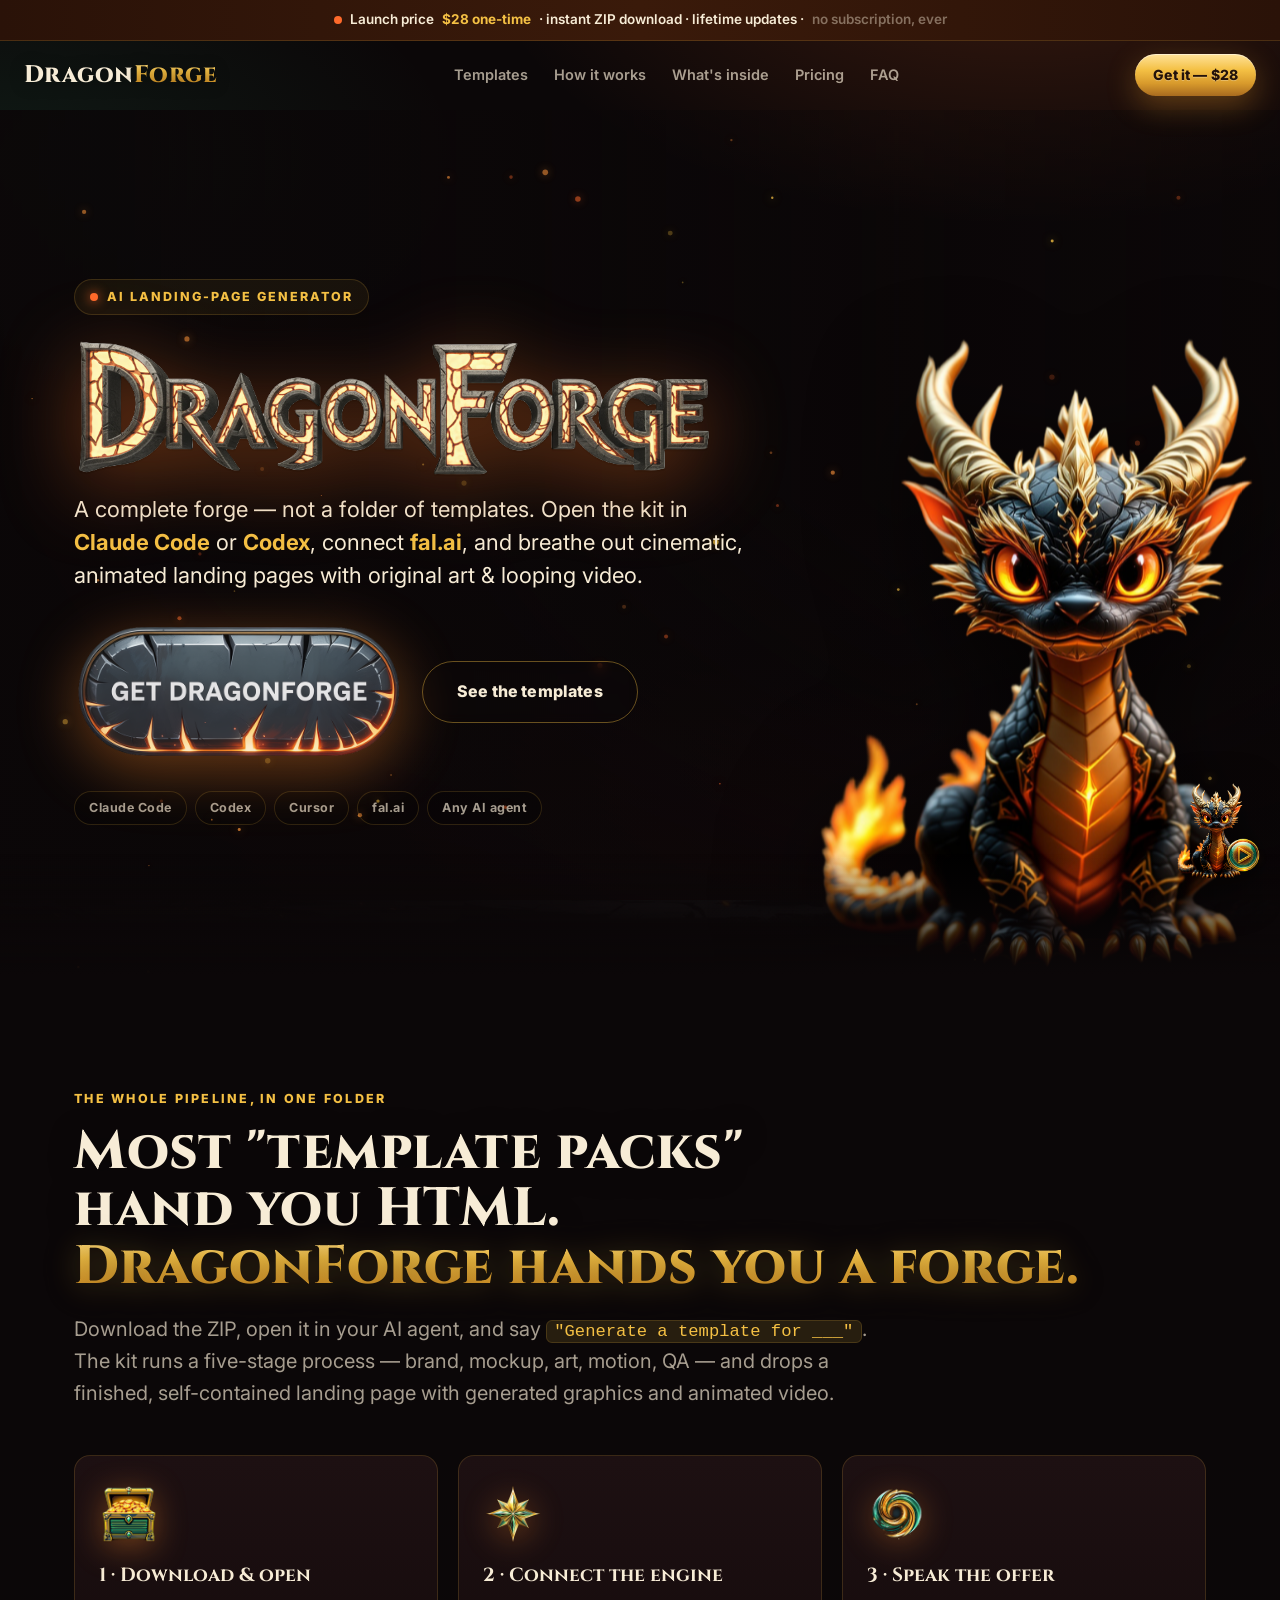
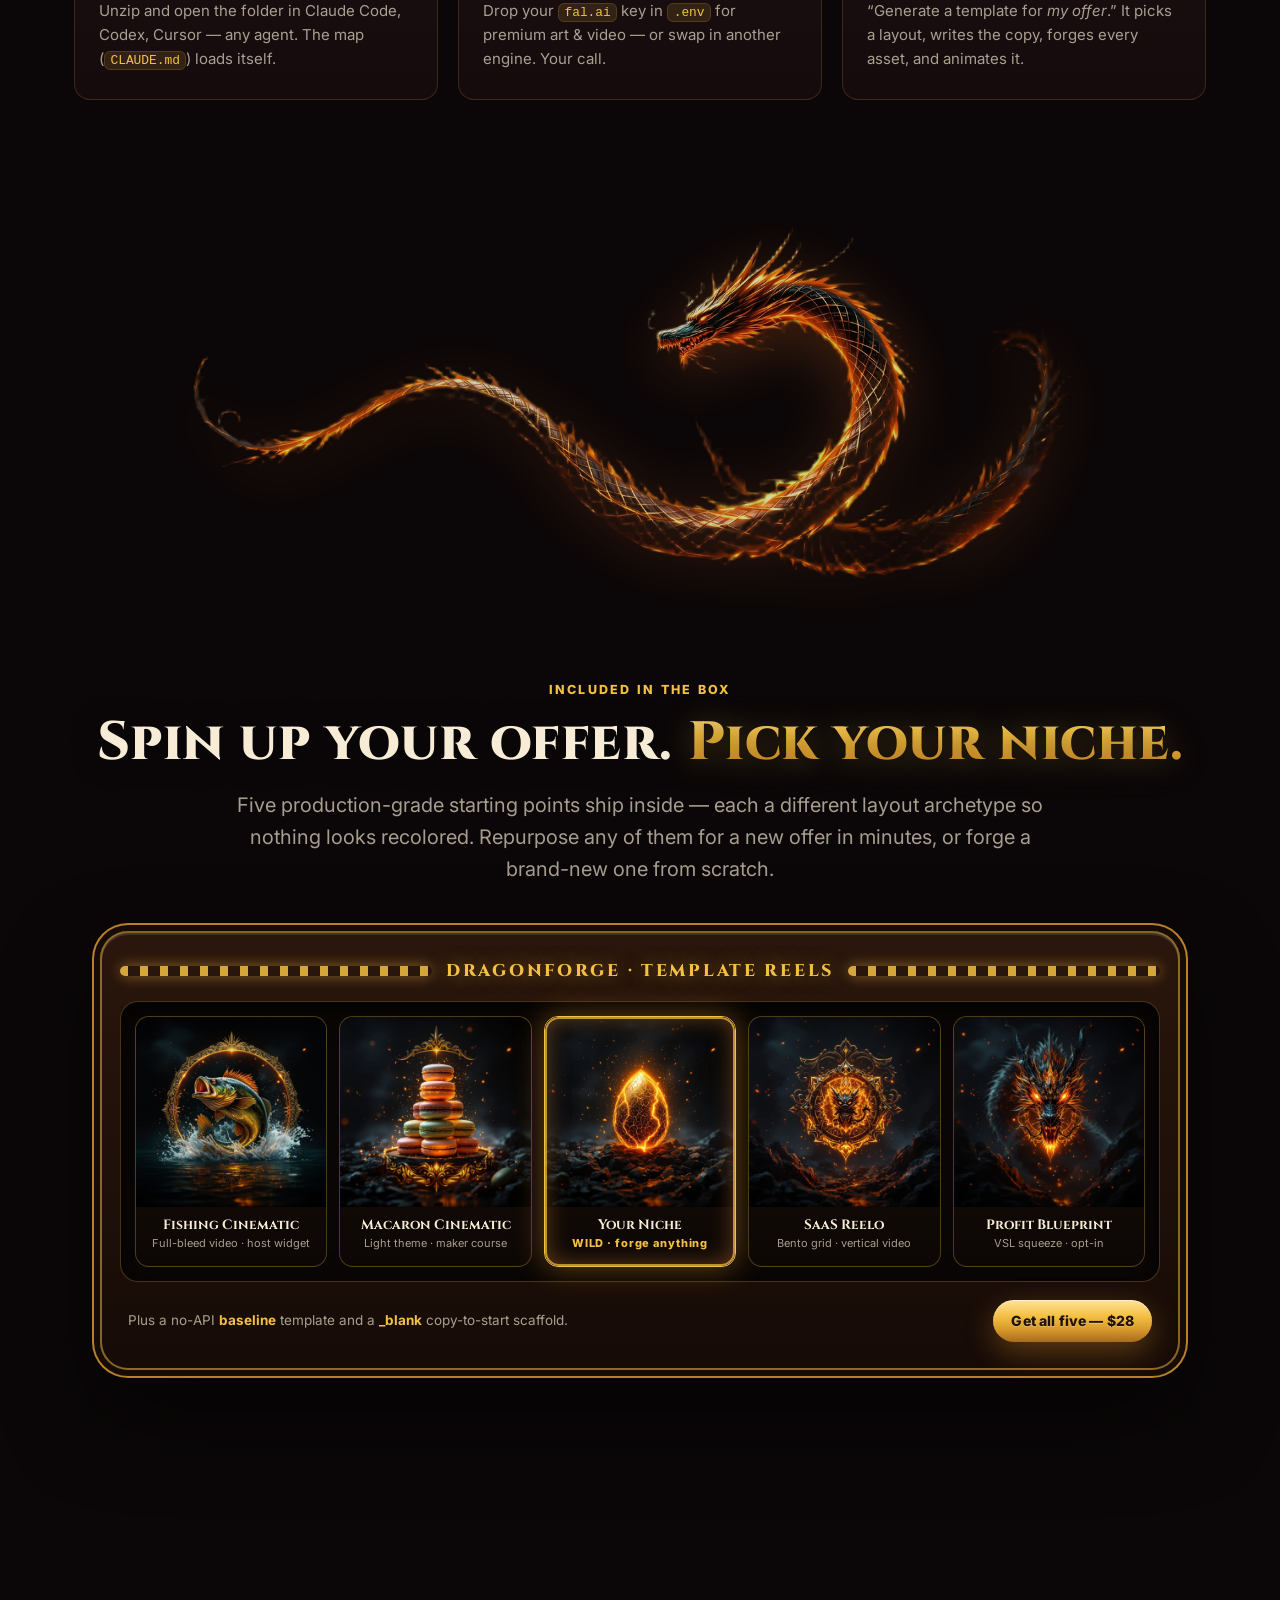
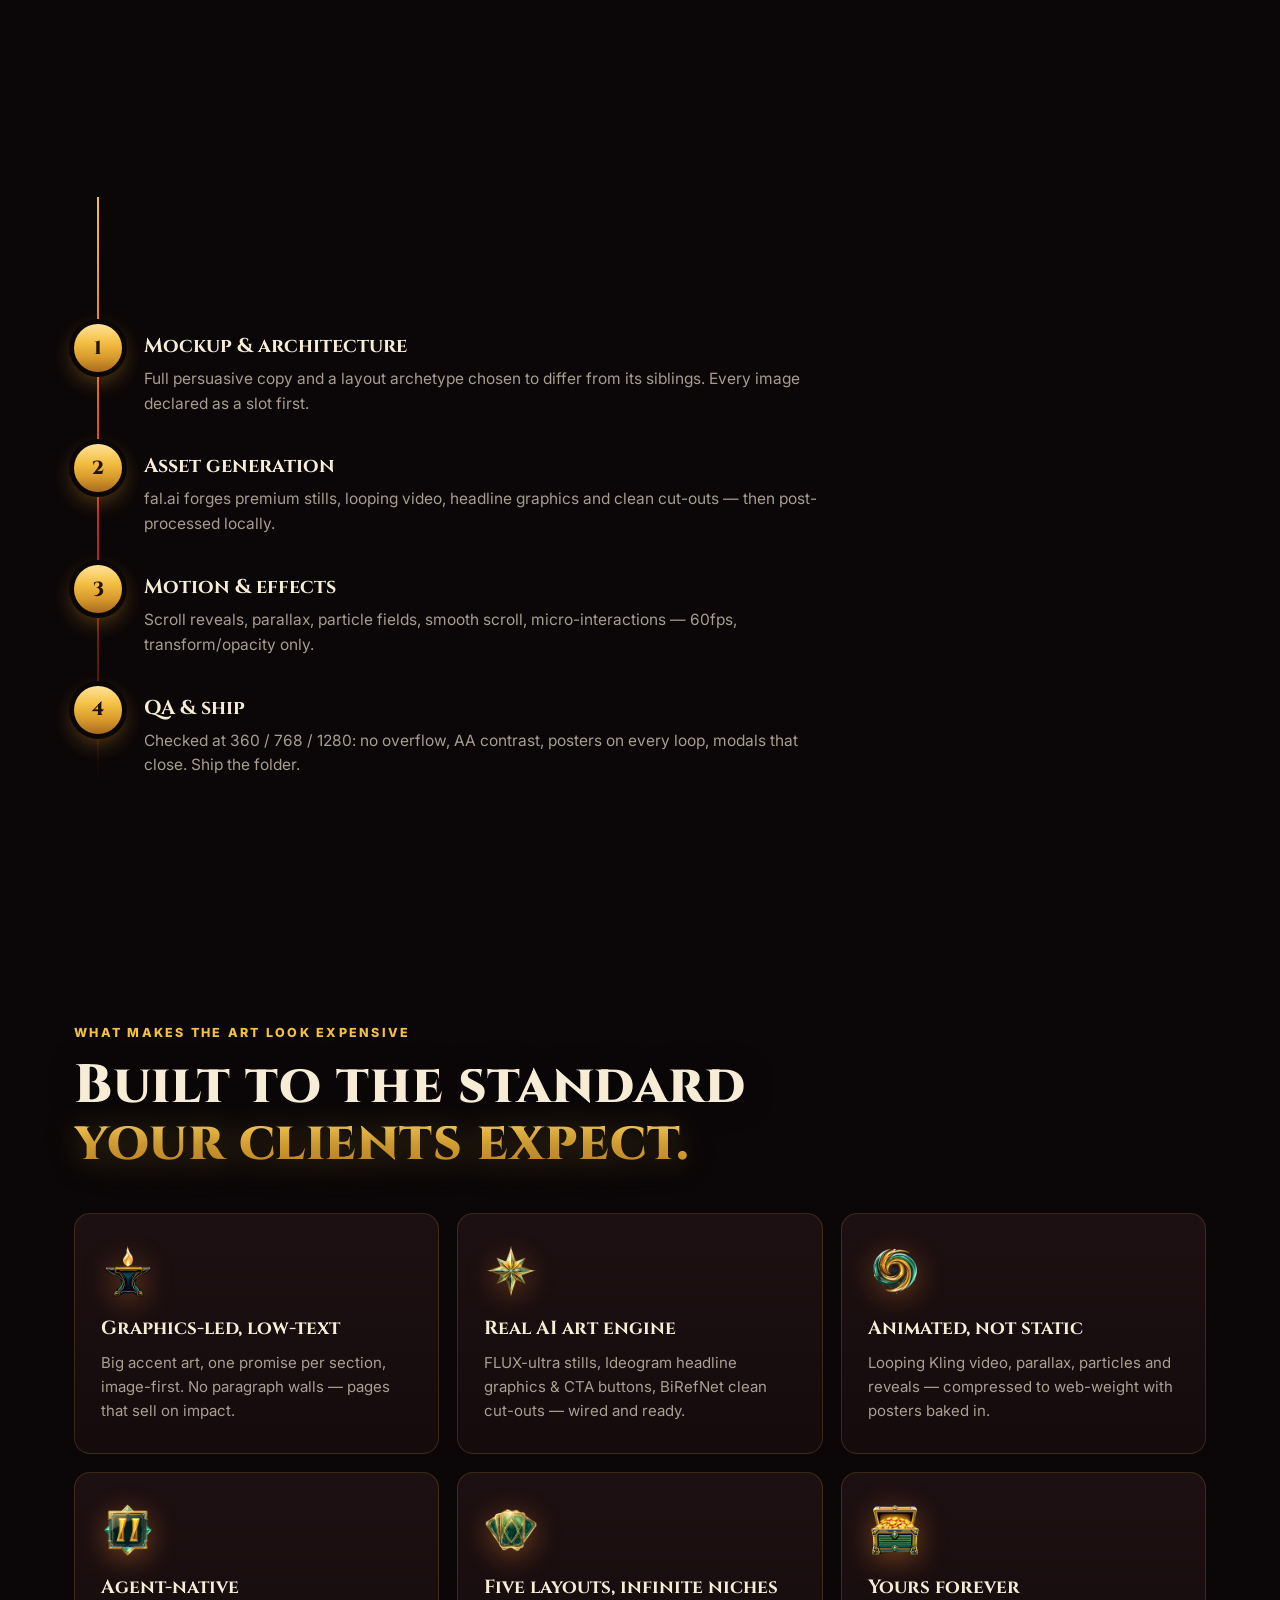
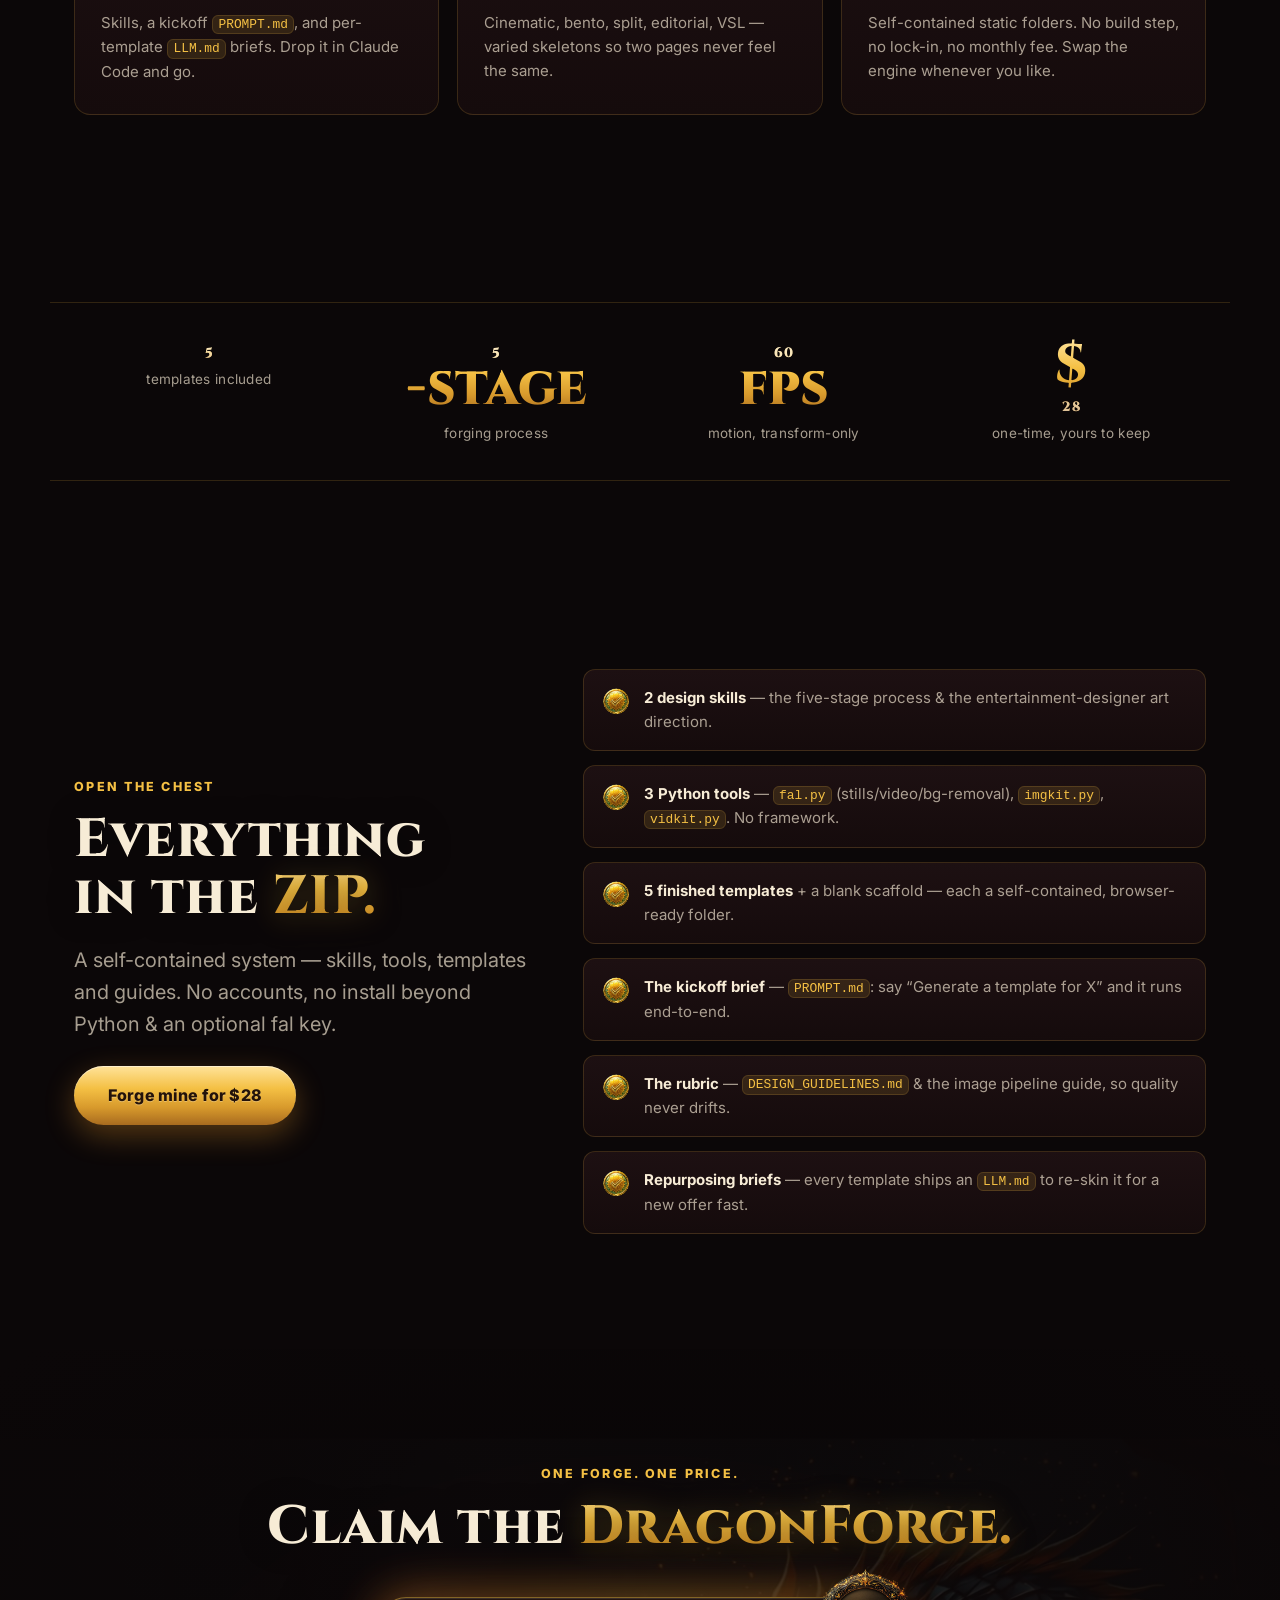
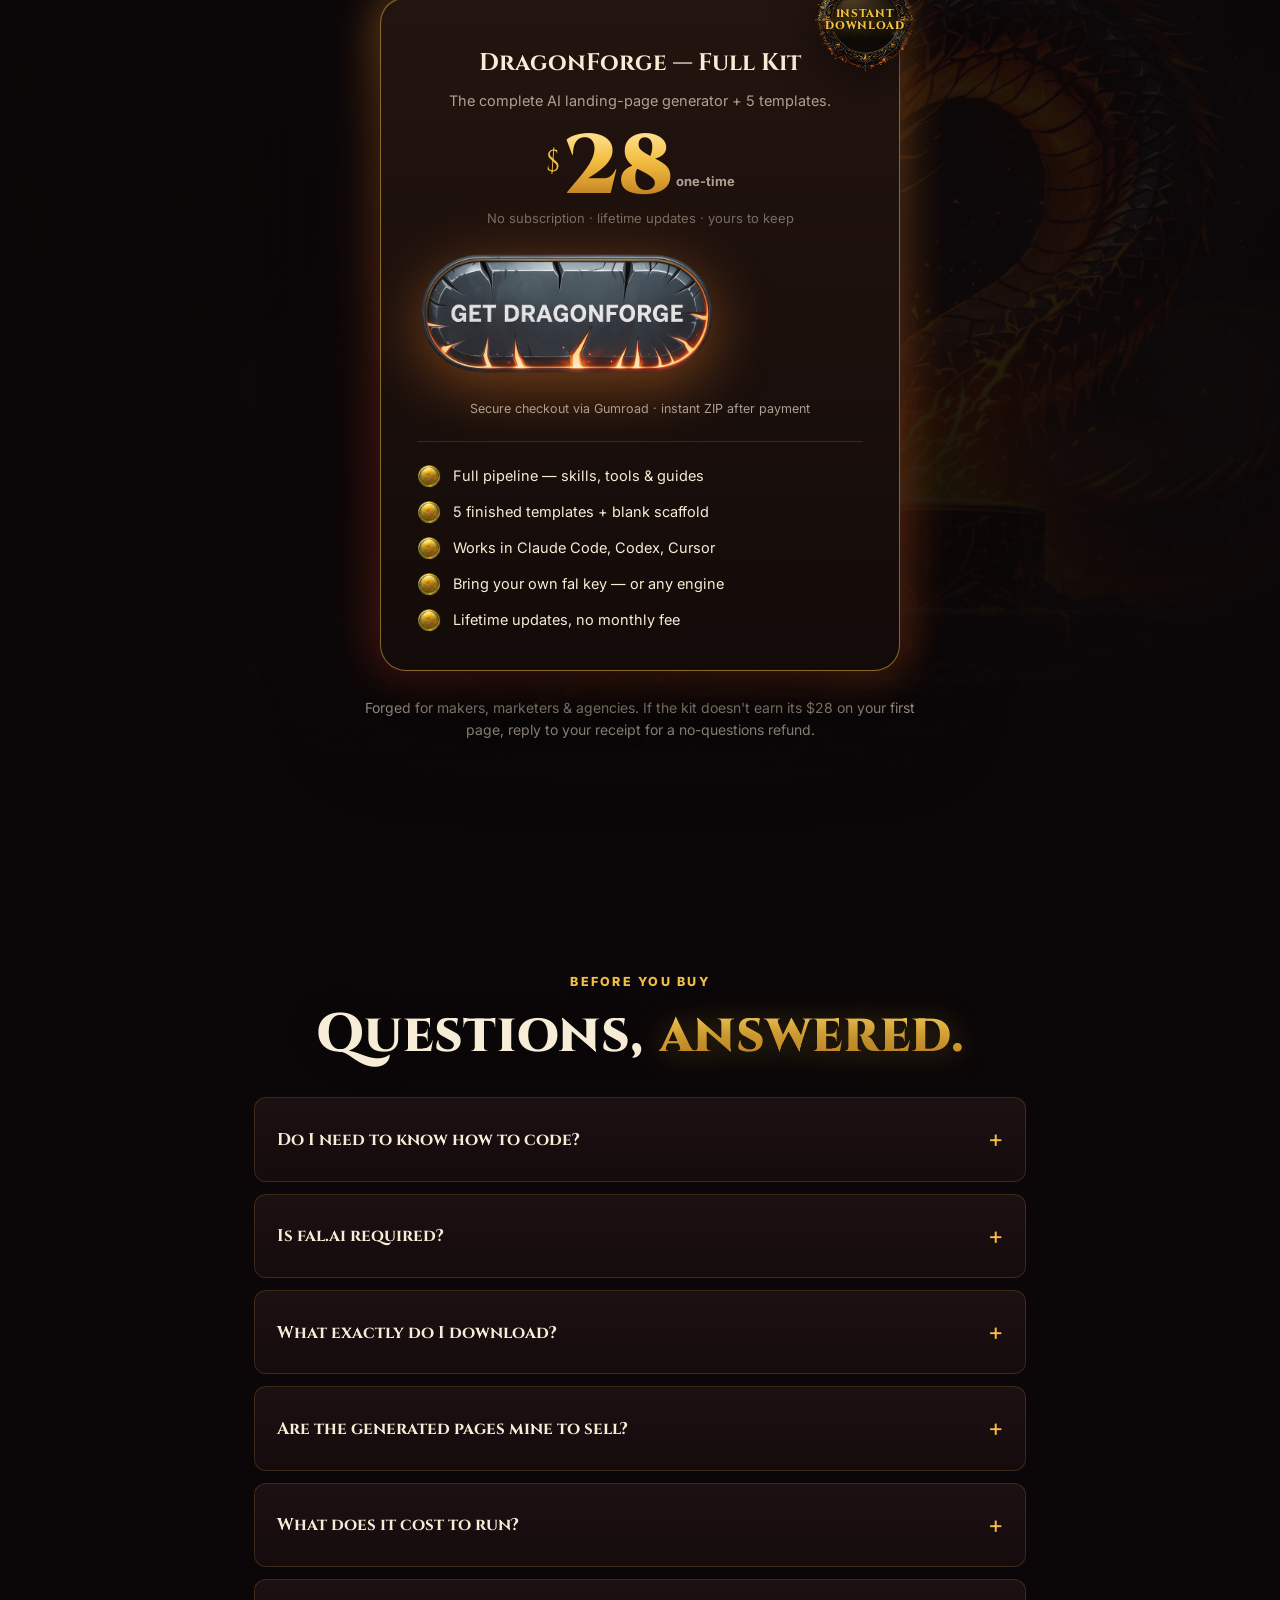
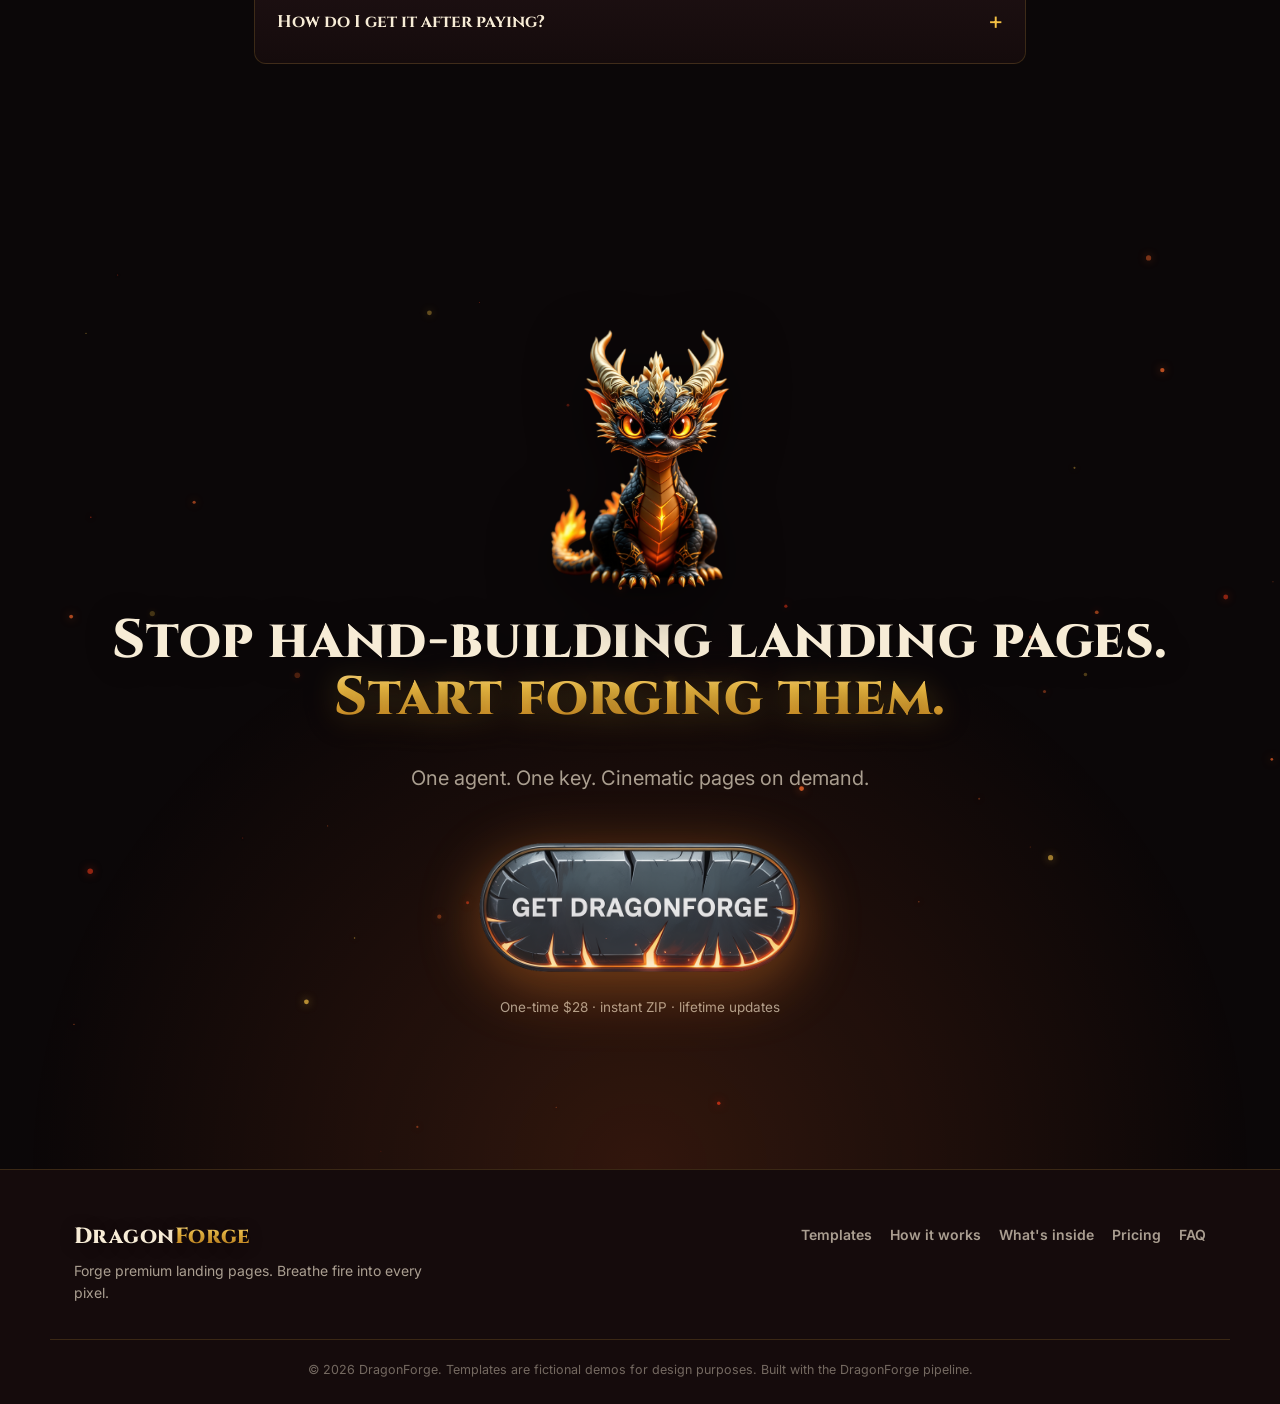
==== salespage/index.html @ f56eca6d "Add makeup-giveaway + think-grow-rich templates; high-end polish pass - New templates: makeup-giveaw" ====
<!doctype html>
<html lang="en">
<head>
<meta charset="utf-8" />
<meta name="viewport" content="width=device-width, initial-scale=1, viewport-fit=cover" />
<title>DragonForge — AI Landing Page Generator | Forge premium pages with Claude Code</title>
<meta name="description" content="DragonForge is a complete AI pipeline for forging premium, graphics-heavy, animated landing pages. Open the kit in Claude Code or Codex, connect fal.ai, and generate cinematic pages with original art and looping video. One-time $28 — instant ZIP download." />
<link rel="icon" type="image/png" href="brand/favicon.png" />

<!-- Open Graph / social share -->
<meta property="og:type" content="website" />
<meta property="og:title" content="DragonForge — Forge premium landing pages with AI" />
<meta property="og:description" content="A complete pipeline for cinematic, animated landing pages. Open in Claude Code / Codex, connect fal.ai, generate. One-time $28, instant download." />
<meta property="og:image" content="brand/og-image.png" />
<meta property="og:image:width" content="1200" />
<meta property="og:image:height" content="630" />
<meta name="twitter:card" content="summary_large_image" />
<meta name="twitter:title" content="DragonForge — Forge premium landing pages with AI" />
<meta name="twitter:description" content="Open in Claude Code / Codex, connect fal.ai, generate cinematic animated pages. One-time $28." />
<meta name="twitter:image" content="brand/og-image.png" />

<link rel="preconnect" href="https://fonts.googleapis.com" />
<link rel="preconnect" href="https://fonts.gstatic.com" crossorigin />
<link href="https://fonts.googleapis.com/css2?family=Cinzel:wght@600;700;800;900&family=Inter:wght@400;500;600;700;800;900&display=swap" rel="stylesheet" />
<link rel="stylesheet" href="assets/styles.css" />
</head>
<body>

<!-- ============ PROMO BAR ============ -->
<div class="promo">
  <span class="promo-dot"></span>
  Launch price <b>$28 one-time</b> · instant ZIP download · lifetime updates ·
  <span class="promo-muted">no subscription, ever</span>
</div>

<!-- ============ NAV ============ -->
<header class="nav" id="nav">
  <a class="brand" href="#top" aria-label="DragonForge home">
    <span class="wordmark">Dragon<span class="wordmark-accent">Forge</span></span>
  </a>
  <nav class="nav-links" aria-label="Primary">
    <a href="#templates">Templates</a>
    <a href="#how">How it works</a>
    <a href="#inside">What's inside</a>
    <a href="#pricing">Pricing</a>
    <a href="#faq">FAQ</a>
  </nav>
  <div class="nav-cta">
    <a class="btn btn-sm" data-buy href="#pricing">Get it — $28</a>
    <button class="nav-toggle" id="navToggle" aria-label="Open menu" aria-expanded="false">
      <span></span><span></span><span></span>
    </button>
  </div>
</header>

<!-- mobile drawer -->
<div class="drawer" id="drawer" aria-hidden="true">
  <button class="drawer-close" id="drawerClose" aria-label="Close menu">✕</button>
  <a href="#templates">Templates</a>
  <a href="#how">How it works</a>
  <a href="#inside">What's inside</a>
  <a href="#pricing">Pricing</a>
  <a href="#faq">FAQ</a>
  <a class="btn" data-buy href="#pricing">Get DragonForge — $28</a>
</div>

<main id="top">

<!-- ============ HERO ============ -->
<section class="hero" id="hero">
  <video class="hero-video" autoplay muted loop playsinline preload="metadata" poster="assets/video/hero-poster.jpg">
    <source src="assets/video/hero.mp4" type="video/mp4" />
  </video>
  <div class="hero-scrim"></div>
  <canvas id="particles" class="particles" aria-hidden="true"></canvas>

  <div class="hero-inner">
    <p class="eyebrow reveal"><span class="ember-dot"></span> AI Landing-Page Generator</p>
    <h1 class="visually-hidden">DragonForge — forge premium landing pages with AI</h1>
    <img src="assets/img/hl-forge.png" alt="DragonForge" class="hero-headline reveal" />
    <p class="hero-sub reveal">
      A complete forge — not a folder of templates. Open the kit in
      <b>Claude&nbsp;Code</b> or <b>Codex</b>, connect <b>fal.ai</b>, and breathe out
      cinematic, animated landing pages with original art &amp;&nbsp;looping&nbsp;video.
    </p>
    <div class="hero-cta reveal">
      <a class="btn-cta" data-buy href="#pricing" aria-label="Get DragonForge for $28">
        <img src="assets/img/btn-cta.png" alt="Get DragonForge — $28" />
      </a>
      <a class="btn btn-ghost btn-lg" href="#templates">See the templates</a>
    </div>
    <ul class="hero-trust reveal" aria-label="Compatible with">
      <li>Claude Code</li><li>Codex</li><li>Cursor</li><li>fal.ai</li><li>Any AI agent</li>
    </ul>
  </div>

  <img src="assets/img/mascot.png" alt="" class="hero-mascot parallax" data-speed="0.06" aria-hidden="true" />
  <div class="hero-fade"></div>
</section>

<!-- ============ PITCH / WHAT IT IS ============ -->
<section class="section pitch" id="pitch">
  <div class="wrap">
    <p class="kicker reveal">The whole pipeline, in one folder</p>
    <h2 class="h2 reveal">Most "template packs" hand you HTML.<br><span class="grad">DragonForge hands you a forge.</span></h2>
    <p class="lead reveal">
      Download the ZIP, open it in your AI agent, and say
      <code>"Generate a template for ___"</code>. The kit runs a five-stage process —
      brand, mockup, art, motion, QA — and drops a finished, self-contained landing
      page with generated graphics and animated&nbsp;video.
    </p>

    <div class="steps">
      <article class="step reveal">
        <img src="assets/img/ic-chest.png" alt="" class="step-ic" />
        <h3>1 · Download &amp; open</h3>
        <p>Unzip and open the folder in Claude Code, Codex, Cursor — any agent. The map (<code>CLAUDE.md</code>) loads itself.</p>
      </article>
      <article class="step reveal">
        <img src="assets/img/ic-spark.png" alt="" class="step-ic" />
        <h3>2 · Connect the engine</h3>
        <p>Drop your <code>fal.ai</code> key in <code>.env</code> for premium art &amp; video — or swap in another engine. Your call.</p>
      </article>
      <article class="step reveal">
        <img src="assets/img/ic-motion.png" alt="" class="step-ic" />
        <h3>3 · Speak the offer</h3>
        <p>“Generate a template for <i>my offer</i>.” It picks a layout, writes the copy, forges every asset, and animates it.</p>
      </article>
    </div>
  </div>
</section>

<img src="assets/img/coil.png" alt="" class="coil-divider" aria-hidden="true" />

<!-- ============ SLOT REEL — TEMPLATES ============ -->
<section class="section reel-section" id="templates">
  <div class="wrap">
    <p class="kicker reveal">Included in the box</p>
    <h2 class="h2 reveal">Spin up your offer. <span class="grad">Pick your niche.</span></h2>
    <p class="lead reveal">Five production-grade starting points ship inside — each a different layout archetype so nothing looks recolored. Repurpose any of them for a new offer in minutes, or forge a brand-new one from&nbsp;scratch.</p>
  </div>

  <div class="machine reveal">
    <div class="machine-top">
      <span class="machine-bulbs" aria-hidden="true"></span>
      <span class="machine-name">DRAGONFORGE&nbsp;·&nbsp;TEMPLATE&nbsp;REELS</span>
      <span class="machine-bulbs" aria-hidden="true"></span>
    </div>

    <div class="reels" id="reels">
      <figure class="reel" data-name="Fishing Cinematic" data-tag="Dark cinematic · video hero">
        <div class="reel-window"><img src="assets/img/card-fishing.webp" alt="Fishing Cinematic template" /></div>
        <figcaption><b>Fishing&nbsp;Cinematic</b><span>Full-bleed video · host widget</span></figcaption>
      </figure>
      <figure class="reel" data-name="Macaron Cinematic" data-tag="Bright patisserie">
        <div class="reel-window"><img src="assets/img/card-macaron.webp" alt="Macaron Cinematic template" /></div>
        <figcaption><b>Macaron&nbsp;Cinematic</b><span>Light theme · maker course</span></figcaption>
      </figure>
      <figure class="reel reel-jackpot" data-name="Your Niche" data-tag="Forge anything">
        <div class="reel-window"><img src="assets/img/card-wild.webp" alt="Your niche — forge a brand-new template" /></div>
        <figcaption><b>Your&nbsp;Niche</b><span class="wild">WILD · forge anything</span></figcaption>
      </figure>
      <figure class="reel" data-name="SaaS Reelo" data-tag="Bento UI grid">
        <div class="reel-window"><img src="assets/img/card-saas.webp" alt="SaaS Reelo template" /></div>
        <figcaption><b>SaaS&nbsp;Reelo</b><span>Bento grid · vertical video</span></figcaption>
      </figure>
      <figure class="reel" data-name="AI Profit Blueprint" data-tag="Lead-gen VSL">
        <div class="reel-window"><img src="assets/img/card-leadgen.webp" alt="AI Profit Blueprint template" /></div>
        <figcaption><b>Profit&nbsp;Blueprint</b><span>VSL squeeze · opt-in</span></figcaption>
      </figure>
    </div>

    <div class="machine-base">
      <p class="machine-foot">Plus a no-API <b>baseline</b> template and a <b>_blank</b> copy-to-start scaffold.</p>
      <a class="btn btn-sm" data-buy href="#pricing">Get all five — $28</a>
    </div>
  </div>
</section>

<!-- ============ HOW IT WORKS / STAGES ============ -->
<section class="section how" id="how">
  <div class="wrap">
    <p class="kicker reveal">The five-stage forge</p>
    <h2 class="h2 reveal">Every page is forged the&nbsp;<span class="grad">same disciplined way.</span></h2>
    <ol class="timeline">
      <li class="tl reveal"><span class="tl-no">0</span><div><h3>Brief &amp; Brand</h3><p>A single <code>styleSignature</code> sentence + locked palette gets prepended to every prompt — so one coherent look, every time.</p></div></li>
      <li class="tl reveal"><span class="tl-no">1</span><div><h3>Mockup &amp; architecture</h3><p>Full persuasive copy and a layout archetype chosen to differ from its siblings. Every image declared as a slot first.</p></div></li>
      <li class="tl reveal"><span class="tl-no">2</span><div><h3>Asset generation</h3><p>fal.ai forges premium stills, looping video, headline graphics and clean cut-outs — then post-processed locally.</p></div></li>
      <li class="tl reveal"><span class="tl-no">3</span><div><h3>Motion &amp; effects</h3><p>Scroll reveals, parallax, particle fields, smooth scroll, micro-interactions — 60fps, transform/opacity only.</p></div></li>
      <li class="tl reveal"><span class="tl-no">4</span><div><h3>QA &amp; ship</h3><p>Checked at 360 / 768 / 1280: no overflow, AA contrast, posters on every loop, modals that close. Ship the folder.</p></div></li>
    </ol>
  </div>
</section>

<!-- ============ FEATURE GRID ============ -->
<section class="section features" id="features">
  <div class="wrap">
    <p class="kicker reveal">What makes the art look expensive</p>
    <h2 class="h2 reveal">Built to the standard <span class="grad">your clients expect.</span></h2>
    <div class="grid">
      <article class="feat reveal"><img src="assets/img/ic-anvil.png" alt="" /><h3>Graphics-led, low-text</h3><p>Big accent art, one promise per section, image-first. No paragraph walls — pages that sell on impact.</p></article>
      <article class="feat reveal"><img src="assets/img/ic-spark.png" alt="" /><h3>Real AI art engine</h3><p>FLUX-ultra stills, Ideogram headline graphics &amp; CTA buttons, BiRefNet clean cut-outs — wired and ready.</p></article>
      <article class="feat reveal"><img src="assets/img/ic-motion.png" alt="" /><h3>Animated, not static</h3><p>Looping Kling video, parallax, particles and reveals — compressed to web-weight with posters baked in.</p></article>
      <article class="feat reveal"><img src="assets/img/ic-terminal.png" alt="" /><h3>Agent-native</h3><p>Skills, a kickoff <code>PROMPT.md</code>, and per-template <code>LLM.md</code> briefs. Drop it in Claude Code and go.</p></article>
      <article class="feat reveal"><img src="assets/img/ic-scroll.png" alt="" /><h3>Five layouts, infinite niches</h3><p>Cinematic, bento, split, editorial, VSL — varied skeletons so two pages never feel the same.</p></article>
      <article class="feat reveal"><img src="assets/img/ic-chest.png" alt="" /><h3>Yours forever</h3><p>Self-contained static folders. No build step, no lock-in, no monthly fee. Swap the engine whenever you like.</p></article>
    </div>
  </div>
</section>

<!-- ============ STATS ============ -->
<section class="section stats">
  <div class="wrap stats-row">
    <div class="stat reveal"><b><span data-count="5">0</span></b><span>templates included</span></div>
    <div class="stat reveal"><b><span data-count="5">0</span>-stage</b><span>forging process</span></div>
    <div class="stat reveal"><b><span data-count="60">0</span>fps</b><span>motion, transform-only</span></div>
    <div class="stat reveal"><b>$<span data-count="28">0</span></b><span>one-time, yours to keep</span></div>
  </div>
</section>

<!-- ============ WHAT'S INSIDE ============ -->
<section class="section inside" id="inside">
  <div class="wrap inside-grid">
    <div class="inside-copy reveal">
      <p class="kicker">Open the chest</p>
      <h2 class="h2">Everything in the&nbsp;<span class="grad">ZIP.</span></h2>
      <p class="lead">A self-contained system — skills, tools, templates and guides. No accounts, no install beyond Python &amp; an optional fal key.</p>
      <a class="btn btn-lg" data-buy href="#pricing">Forge mine for $28</a>
    </div>
    <ul class="checklist reveal">
      <li><img src="assets/img/ic-check.png" alt="✓" /><div><b>2 design skills</b> — the five-stage process &amp; the entertainment-designer art direction.</div></li>
      <li><img src="assets/img/ic-check.png" alt="✓" /><div><b>3 Python tools</b> — <code>fal.py</code> (stills/video/bg-removal), <code>imgkit.py</code>, <code>vidkit.py</code>. No framework.</div></li>
      <li><img src="assets/img/ic-check.png" alt="✓" /><div><b>5 finished templates</b> + a blank scaffold — each a self-contained, browser-ready folder.</div></li>
      <li><img src="assets/img/ic-check.png" alt="✓" /><div><b>The kickoff brief</b> — <code>PROMPT.md</code>: say “Generate a template for X” and it runs end-to-end.</div></li>
      <li><img src="assets/img/ic-check.png" alt="✓" /><div><b>The rubric</b> — <code>DESIGN_GUIDELINES.md</code> &amp; the image pipeline guide, so quality never drifts.</div></li>
      <li><img src="assets/img/ic-check.png" alt="✓" /><div><b>Repurposing briefs</b> — every template ships an <code>LLM.md</code> to re-skin it for a new offer fast.</div></li>
    </ul>
  </div>
</section>

<!-- ============ PRICING / OFFER ============ -->
<section class="section pricing" id="pricing">
  <video class="band-video" autoplay muted loop playsinline preload="none" poster="assets/video/forge-poster.jpg" aria-hidden="true">
    <source src="assets/video/forge.mp4" type="video/mp4" />
  </video>
  <div class="band-scrim"></div>
  <div class="wrap">
    <p class="kicker reveal" style="text-align:center">One forge. One price.</p>
    <h2 class="h2 reveal" style="text-align:center">Claim the&nbsp;<span class="grad">DragonForge.</span></h2>

    <div class="price-card reveal">
      <div class="price-glow" aria-hidden="true"></div>
      <div class="seal" aria-hidden="false">
        <img src="assets/img/seal.png" alt="" />
        <span class="seal-text">INSTANT<br>DOWNLOAD</span>
      </div>
      <h3 class="price-title">DragonForge — Full Kit</h3>
      <p class="price-sub">The complete AI landing-page generator + 5 templates.</p>
      <div class="price-amount"><span class="cur">$</span><span class="big">28</span><span class="once">one-time</span></div>
      <p class="price-strike">No subscription · lifetime updates · yours to keep</p>
      <a class="btn-cta price-btn" data-buy href="#" aria-label="Get DragonForge for $28">
        <img src="assets/img/btn-cta.png" alt="Get DragonForge — $28" />
      </a>
      <p class="price-secure">Secure checkout via Gumroad · instant ZIP after payment</p>
      <ul class="price-list">
        <li><img src="assets/img/ic-check.png" alt="✓" />Full pipeline — skills, tools &amp; guides</li>
        <li><img src="assets/img/ic-check.png" alt="✓" />5 finished templates + blank scaffold</li>
        <li><img src="assets/img/ic-check.png" alt="✓" />Works in Claude Code, Codex, Cursor</li>
        <li><img src="assets/img/ic-check.png" alt="✓" />Bring your own fal key — or any engine</li>
        <li><img src="assets/img/ic-check.png" alt="✓" />Lifetime updates, no monthly fee</li>
      </ul>
    </div>
    <p class="guarantee reveal">Forged for makers, marketers &amp; agencies. If the kit doesn't earn its $28 on your first page, reply to your receipt for a no-questions refund.</p>
  </div>
</section>

<!-- ============ FAQ ============ -->
<section class="section faq" id="faq">
  <div class="wrap wrap-narrow">
    <p class="kicker reveal" style="text-align:center">Before you buy</p>
    <h2 class="h2 reveal" style="text-align:center">Questions, <span class="grad">answered.</span></h2>
    <div class="faq-list">
      <details class="qa reveal"><summary>Do I need to know how to code?</summary><p>No. You drive it in plain English through an AI agent (Claude Code, Codex, Cursor). It writes the HTML/CSS/JS and forges the art for you. Knowing the basics helps you tweak, but isn't required.</p></details>
      <details class="qa reveal"><summary>Is fal.ai required?</summary><p>It's the recommended engine for premium stills and looping video, and pay-as-you-go cheap. But the pipeline is engine-agnostic — there's a baseline tier using Gemini / Replicate, and you can swap in any image model you like.</p></details>
      <details class="qa reveal"><summary>What exactly do I download?</summary><p>A single ZIP: the two skills, three Python tools, five finished templates plus a blank scaffold, and the guides (<code>CLAUDE.md</code>, <code>PROMPT.md</code>, <code>DESIGN_GUIDELINES.md</code>). It opens straight into your agent.</p></details>
      <details class="qa reveal"><summary>Are the generated pages mine to sell?</summary><p>Yes. Forge pages for yourself or for clients. The templates are fictional demos for design purposes — your generated work is your own.</p></details>
      <details class="qa reveal"><summary>What does it cost to run?</summary><p>The kit is a one-time $28. The only ongoing cost is whatever AI image/video credits you choose to spend (fal is pay-per-asset, usually cents to a few dollars per full page).</p></details>
      <details class="qa reveal"><summary>How do I get it after paying?</summary><p>Checkout runs through Gumroad. The moment payment clears you get an instant download link to the ZIP plus an emailed copy. Lifetime updates land in the same place.</p></details>
    </div>
  </div>
</section>

<!-- ============ FINAL CTA ============ -->
<section class="section final">
  <canvas id="emberField" class="ember-field" aria-hidden="true"></canvas>
  <div class="wrap final-inner reveal">
    <img src="assets/img/mascot.png" alt="" class="final-mascot" aria-hidden="true" />
    <h2 class="h2">Stop hand-building landing pages.<br><span class="grad">Start forging&nbsp;them.</span></h2>
    <p class="lead">One agent. One key. Cinematic pages on&nbsp;demand.</p>
    <a class="btn-cta" data-buy href="#" aria-label="Get DragonForge for $28">
      <img src="assets/img/btn-cta.png" alt="Get DragonForge — $28" />
    </a>
    <p class="final-foot">One-time $28 · instant ZIP · lifetime updates</p>
  </div>
</section>

<!-- ============ FOOTER ============ -->
<footer class="footer">
  <div class="wrap footer-grid">
    <div>
      <span class="wordmark footer-wordmark">Dragon<span class="wordmark-accent">Forge</span></span>
      <p class="footer-tag">Forge premium landing pages. Breathe fire into every pixel.</p>
    </div>
    <nav class="footer-links" aria-label="Footer">
      <a href="#templates">Templates</a>
      <a href="#how">How it works</a>
      <a href="#inside">What's inside</a>
      <a href="#pricing">Pricing</a>
      <a href="#faq">FAQ</a>
    </nav>
  </div>
  <p class="footer-fine">© <span id="year">2026</span> DragonForge. Templates are fictional demos for design purposes. Built with the DragonForge pipeline.</p>
</footer>

</main>

<!-- ============ HOST / MASCOT WIDGET ============ -->
<button class="fab" id="fab" aria-label="Watch the 60-second tour">
  <img src="assets/img/mascot.png" alt="" class="fab-mascot" />
  <img src="assets/img/play-badge.png" alt="" class="fab-play" />
  <span class="fab-tip">Watch the 60-sec&nbsp;tour</span>
</button>

<div class="modal" id="modal" aria-hidden="true" role="dialog" aria-modal="true" aria-label="DragonForge tour">
  <div class="modal-card">
    <button class="modal-close" id="modalClose" aria-label="Close">✕</button>
    <div class="modal-video">
      <iframe id="player" src="" data-src="https://www.youtube.com/embed/dQw4w9WgXcQ?rel=0&modestbranding=1"
        title="DragonForge tour" frameborder="0"
        allow="accelerometer; autoplay; clipboard-write; encrypted-media; gyroscope; picture-in-picture" allowfullscreen></iframe>
    </div>
    <a class="btn btn-lg modal-cta" data-buy href="#pricing" data-close-modal>Get DragonForge — $28</a>
  </div>
</div>

<!-- Optional Gumroad on-page overlay checkout (see CONFIG note in script.js):
<script src="https://gumroad.com/js/gumroad.js"></script> -->
<script src="assets/script.js"></script>
</body>
</html>
---- salespage/assets/styles.css ----
/* ============================================================
   DragonForge — sales page. Dark obsidian + molten-gold dragon.
   Colors derive from brand/brand.json.
   ============================================================ */
:root{
  --bg:#0b0708; --bg2:#150b0c; --panel:#1d1012; --panel2:#251417;
  --ink:#f7ecd6; --muted:rgba(247,236,214,.66); --faint:rgba(247,236,214,.42);
  --gold:#f4c044; --gold-deep:#b9802a; --ember:#ff6a2b; --ember-deep:#d83417;
  --jade:#36c08a; --crimson:#c01f2f; --line:rgba(244,192,68,.16);
  --gold-grad:linear-gradient(180deg,#ffe39a,#f4c044 38%,#d89a2c 70%,#a86b1f);
  --ember-grad:linear-gradient(180deg,#ffb061,#ff6a2b 55%,#d83417);
  --glow:rgba(255,138,43,.40);
  --r:16px; --rs:12px; --maxw:1180px;
  --fd:"Cinzel",ui-serif,Georgia,serif;
  --fb:"Inter",ui-sans-serif,system-ui,sans-serif;
}
*{box-sizing:border-box}
html{scroll-behavior:smooth}
@media (prefers-reduced-motion:reduce){html{scroll-behavior:auto}}
body{
  margin:0;background:var(--bg);color:var(--ink);font-family:var(--fb);
  font-size:17px;line-height:1.6;-webkit-font-smoothing:antialiased;overflow-x:hidden;
}
body::selection,::selection{background:var(--ember);color:#1a0d05}
img{max-width:100%;display:block}
a{color:inherit;text-decoration:none}
code{font-family:ui-monospace,SFMono-Regular,Menlo,monospace;font-size:.86em;
  background:rgba(244,192,68,.12);border:1px solid var(--line);color:var(--gold);
  padding:.08em .42em;border-radius:6px;white-space:nowrap}
.visually-hidden{position:absolute;width:1px;height:1px;padding:0;margin:-1px;
  overflow:hidden;clip:rect(0 0 0 0);white-space:nowrap;border:0}

/* ---- background texture ---- */
body::before{content:"";position:fixed;inset:0;z-index:-2;pointer-events:none;
  background:
    radial-gradient(70% 50% at 80% -5%,rgba(255,106,43,.18),transparent 60%),
    radial-gradient(60% 45% at 0% 18%,rgba(54,192,138,.10),transparent 60%),
    radial-gradient(80% 60% at 50% 110%,rgba(192,31,47,.16),transparent 60%),
    var(--bg);}

/* ---- scrollbar ---- */
::-webkit-scrollbar{width:12px}
::-webkit-scrollbar-track{background:var(--bg2)}
::-webkit-scrollbar-thumb{background:linear-gradient(var(--gold-deep),var(--ember-deep));
  border-radius:99px;border:3px solid var(--bg2)}

/* ============================================================ layout */
.wrap{max-width:var(--maxw);margin:0 auto;padding:0 24px}
.wrap-narrow{max-width:820px}
.section{position:relative;padding:clamp(64px,9vw,128px) 0}
.kicker{font-family:var(--fb);font-weight:800;letter-spacing:.18em;text-transform:uppercase;
  font-size:12.5px;color:var(--gold);margin:0 0 14px}
.h2{font-family:var(--fd);font-weight:800;line-height:1.06;letter-spacing:.01em;
  font-size:clamp(30px,4.6vw,54px);margin:0 0 18px;text-wrap:balance;
  text-shadow:0 2px 30px rgba(0,0,0,.4)}
.lead{font-size:clamp(16px,2vw,20px);color:var(--muted);max-width:62ch;text-wrap:pretty;margin:0 0 26px}
.grad{background:var(--gold-grad);-webkit-background-clip:text;background-clip:text;color:transparent;
  filter:drop-shadow(0 2px 14px rgba(244,192,68,.25))}

/* ============================================================ buttons */
.btn{display:inline-flex;align-items:center;justify-content:center;gap:8px;
  padding:14px 26px;border:0;border-radius:999px;font-family:var(--fb);font-weight:800;
  font-size:15px;letter-spacing:.01em;cursor:pointer;color:#23120a;
  background:var(--gold-grad);
  box-shadow:inset 0 1px 0 rgba(255,255,255,.5),0 10px 30px rgba(244,160,43,.32);
  transition:transform .16s,box-shadow .16s,filter .16s;text-shadow:0 1px 0 rgba(255,255,255,.25)}
.btn:hover{transform:translateY(-2px);filter:brightness(1.05);
  box-shadow:inset 0 1px 0 rgba(255,255,255,.6),0 16px 40px rgba(244,160,43,.46)}
.btn:active{transform:translateY(0)}
.btn:focus-visible{outline:3px solid var(--glow);outline-offset:3px}
.btn-sm{padding:10px 18px;font-size:14px}
.btn-lg{padding:17px 34px;font-size:16px}
.btn-ghost{background:transparent;color:var(--ink);border:1px solid rgba(244,192,68,.4);
  box-shadow:none;text-shadow:none;backdrop-filter:blur(6px)}
.btn-ghost:hover{border-color:var(--gold);background:rgba(244,192,68,.08);filter:none}

/* image CTA */
.btn-cta{display:inline-block;line-height:0;border-radius:16px;
  transition:transform .18s,filter .18s;filter:drop-shadow(0 14px 30px var(--glow))}
.btn-cta img{width:clamp(248px,32vw,330px);height:auto}
.btn-cta:hover{transform:translateY(-3px) scale(1.02);filter:drop-shadow(0 20px 44px var(--glow)) brightness(1.05)}
.btn-cta:active{transform:translateY(0) scale(.99)}
.btn-cta:focus-visible{outline:3px solid var(--glow);outline-offset:5px;border-radius:18px}

/* ============================================================ promo bar */
.promo{position:relative;z-index:60;display:flex;align-items:center;justify-content:center;
  gap:8px;flex-wrap:wrap;text-align:center;font-size:13.5px;font-weight:600;color:var(--ink);
  padding:9px 16px;background:linear-gradient(90deg,#2a1208,#3a1a0a 50%,#2a1208);
  border-bottom:1px solid var(--line)}
.promo b{color:var(--gold)}
.promo-muted{color:var(--faint)}
.promo-dot{width:8px;height:8px;border-radius:50%;background:var(--ember);
  box-shadow:0 0 0 0 var(--ember);animation:pulse 2.2s infinite}
@keyframes pulse{0%{box-shadow:0 0 0 0 rgba(255,106,43,.6)}70%{box-shadow:0 0 0 9px rgba(255,106,43,0)}100%{box-shadow:0 0 0 0 rgba(255,106,43,0)}}

/* ============================================================ nav */
.nav{position:sticky;top:0;z-index:50;display:flex;align-items:center;justify-content:space-between;
  gap:20px;padding:13px 24px;transition:background .3s,box-shadow .3s,backdrop-filter .3s;
  border-bottom:1px solid transparent}
.nav.scrolled{background:rgba(11,7,8,.82);backdrop-filter:blur(14px) saturate(1.2);
  border-bottom-color:var(--line);box-shadow:0 8px 30px rgba(0,0,0,.4)}
.brand{display:inline-flex;align-items:center;text-decoration:none}
.brand-logo{height:40px;width:auto}
.wordmark{font-family:var(--fd);font-weight:800;font-size:24px;letter-spacing:.02em;color:var(--ink);
  line-height:1;text-shadow:0 2px 16px rgba(0,0,0,.4)}
.wordmark-accent{background:var(--gold-grad);-webkit-background-clip:text;background-clip:text;color:transparent}
.footer-wordmark{font-size:22px;display:inline-block;margin-bottom:12px}
.nav-links{display:flex;gap:26px;font-size:14.5px;font-weight:600}
.nav-links a{color:var(--muted);transition:color .2s}
.nav-links a:hover{color:var(--gold)}
.nav-cta{display:flex;align-items:center;gap:12px}
.nav-toggle{display:none;flex-direction:column;gap:5px;width:42px;height:38px;
  align-items:center;justify-content:center;background:transparent;border:1px solid var(--line);
  border-radius:10px;cursor:pointer}
.nav-toggle span{width:18px;height:2px;background:var(--gold);border-radius:2px}

/* drawer */
.drawer{position:fixed;inset:0;z-index:80;background:rgba(11,7,8,.97);backdrop-filter:blur(8px);
  display:flex;flex-direction:column;align-items:center;justify-content:center;gap:22px;
  font-family:var(--fd);font-size:22px;opacity:0;pointer-events:none;transition:opacity .25s}
.drawer.open{opacity:1;pointer-events:auto}
.drawer a{color:var(--ink)}
.drawer .btn{font-family:var(--fb);font-size:16px}
.drawer-close{position:absolute;top:20px;right:22px;background:transparent;border:0;
  color:var(--gold);font-size:26px;cursor:pointer}

/* ============================================================ hero */
.hero{position:relative;min-height:clamp(640px,96vh,1000px);display:flex;align-items:center;
  overflow:hidden;padding:60px 0 40px}
.hero-video{position:absolute;inset:0;width:100%;height:100%;object-fit:cover;z-index:-3}
.hero-scrim{position:absolute;inset:0;z-index:-2;
  background:
    linear-gradient(90deg,rgba(11,7,8,.92) 0%,rgba(11,7,8,.7) 38%,rgba(11,7,8,.25) 70%,rgba(11,7,8,.55) 100%),
    linear-gradient(0deg,rgba(11,7,8,.95),transparent 55%)}
.particles{position:absolute;inset:0;z-index:-1;pointer-events:none}
.hero-inner{position:relative;z-index:2;max-width:760px;padding:0 24px;margin-left:max(0px,calc(50% - var(--maxw)/2))}
.eyebrow{display:inline-flex;align-items:center;gap:9px;font-weight:800;letter-spacing:.16em;
  text-transform:uppercase;font-size:12.5px;color:var(--gold);
  border:1px solid var(--line);background:rgba(244,192,68,.06);padding:7px 15px;border-radius:999px;margin:0 0 22px}
.ember-dot{width:8px;height:8px;border-radius:50%;background:var(--ember);box-shadow:0 0 12px var(--ember)}
.hero-headline{width:min(640px,86vw);height:auto;margin:0 0 8px;
  filter:drop-shadow(0 16px 40px rgba(255,120,40,.4)) drop-shadow(0 2px 0 rgba(0,0,0,.5))}
.hero-sub{font-size:clamp(17px,2.2vw,22px);color:var(--ink);max-width:54ch;margin:14px 0 30px;
  text-wrap:pretty;line-height:1.5}
.hero-sub b{color:var(--gold);font-weight:700}
.hero-cta{display:flex;align-items:center;gap:18px;flex-wrap:wrap}
.hero-trust{display:flex;flex-wrap:wrap;gap:10px 8px;list-style:none;padding:0;margin:30px 0 0}
.hero-trust li{font-size:12.5px;font-weight:700;letter-spacing:.04em;color:var(--muted);
  border:1px solid var(--line);border-radius:999px;padding:6px 14px;background:rgba(0,0,0,.25)}
.hero-mascot{position:absolute;right:clamp(-40px,2vw,60px);bottom:0;z-index:1;
  width:clamp(240px,34vw,480px);height:auto;
  filter:drop-shadow(0 30px 50px rgba(0,0,0,.6));animation:bob 5.5s ease-in-out infinite}
@keyframes bob{0%,100%{transform:translateY(0)}50%{transform:translateY(-16px)}}
.hero-fade{position:absolute;left:0;right:0;bottom:0;height:120px;z-index:1;pointer-events:none;
  background:linear-gradient(0deg,var(--bg),transparent)}

/* ============================================================ pitch */
.pitch .lead code{white-space:normal}
.steps{display:grid;grid-template-columns:repeat(3,1fr);gap:20px;margin-top:46px}
.step{background:linear-gradient(180deg,var(--panel),var(--bg2));border:1px solid var(--line);
  border-radius:var(--r);padding:28px 24px;transition:transform .25s,border-color .25s,box-shadow .25s}
.step:hover{transform:translateY(-5px);border-color:rgba(244,192,68,.4);box-shadow:0 20px 44px rgba(0,0,0,.45)}
.step-ic{width:60px;height:60px;margin-bottom:16px;filter:drop-shadow(0 6px 16px var(--glow))}
.step h3{font-family:var(--fd);font-size:19px;margin:0 0 8px}
.step p{color:var(--muted);font-size:15px;margin:0}

/* coil divider */
.coil-divider{width:min(900px,80vw);margin:8px auto -20px;opacity:.85;
  filter:drop-shadow(0 10px 30px rgba(255,120,40,.3))}

/* ============================================================ slot machine */
.reel-section{text-align:center}
.reel-section .lead{margin-left:auto;margin-right:auto}
.machine{position:relative;max-width:1080px;margin:46px auto 0;padding:18px;
  background:
    linear-gradient(180deg,#2a160c,#160b07),
    radial-gradient(120% 80% at 50% 0,rgba(255,150,60,.2),transparent 60%);
  border-radius:28px;border:2px solid rgba(244,192,68,.5);
  box-shadow:0 0 0 6px #160b07,0 0 0 8px var(--gold-deep),0 40px 90px rgba(0,0,0,.6),
    inset 0 2px 0 rgba(255,255,255,.12)}
.machine-top,.machine-base{display:flex;align-items:center;justify-content:center;gap:14px}
.machine-top{padding:6px 0 16px}
.machine-name{font-family:var(--fd);font-weight:800;letter-spacing:.16em;font-size:clamp(13px,1.8vw,17px);
  color:var(--gold);text-shadow:0 0 18px rgba(244,192,68,.5)}
.machine-bulbs{flex:1;height:10px;border-radius:99px;
  background:repeating-linear-gradient(90deg,var(--gold) 0 8px,transparent 8px 20px);
  opacity:.85;box-shadow:0 0 14px rgba(244,192,68,.6);animation:chase 1.1s linear infinite}
@keyframes chase{to{background-position:20px 0}}
.reels{display:grid;grid-template-columns:repeat(5,1fr);gap:12px;
  background:#0a0605;border-radius:18px;padding:14px;border:1px solid rgba(244,192,68,.25);
  box-shadow:inset 0 8px 30px rgba(0,0,0,.7)}
.reel{margin:0;position:relative;border-radius:14px;overflow:hidden;
  background:linear-gradient(180deg,#1c1009,#0c0705);border:1px solid rgba(244,192,68,.28);
  transition:transform .25s,box-shadow .25s,border-color .25s}
.reel:hover{transform:translateY(-6px);border-color:var(--gold);
  box-shadow:0 18px 40px rgba(0,0,0,.55),0 0 26px rgba(244,160,43,.35)}
.reel-window{position:relative;aspect-ratio:1/1;overflow:hidden;
  -webkit-mask:linear-gradient(#000,#000);mask:linear-gradient(#000,#000)}
.reel-window img{width:100%;height:100%;object-fit:cover}
.reel-window::after{content:"";position:absolute;inset:0;
  background:linear-gradient(180deg,rgba(0,0,0,.35),transparent 30%,transparent 70%,rgba(0,0,0,.5))}
.reel.spinning .reel-window img{animation:spin .8s cubic-bezier(.3,.1,.2,1)}
@keyframes spin{0%{transform:translateY(-100%) scaleY(1.4);filter:blur(6px)}
  60%{filter:blur(2px)}100%{transform:translateY(0) scaleY(1);filter:blur(0)}}
.reel figcaption{position:relative;z-index:2;padding:11px 8px 13px;display:flex;flex-direction:column;gap:2px}
.reel figcaption b{font-family:var(--fd);font-size:13.5px;color:var(--ink);line-height:1.15}
.reel figcaption span{font-size:11px;color:var(--muted)}
.reel-jackpot{border-color:var(--gold);box-shadow:0 0 30px rgba(244,160,43,.4)}
.reel-jackpot::before{content:"";position:absolute;inset:0;z-index:1;pointer-events:none;
  border-radius:14px;box-shadow:inset 0 0 0 2px rgba(244,192,68,.7),inset 0 0 24px rgba(255,150,60,.4);
  animation:wildglow 2.4s ease-in-out infinite}
@keyframes wildglow{0%,100%{opacity:.55}50%{opacity:1}}
.reel figcaption .wild{color:var(--gold);font-weight:800;letter-spacing:.08em}
.machine-base{padding:18px 8px 8px;justify-content:space-between;flex-wrap:wrap;gap:14px}
.machine-foot{margin:0;font-size:13.5px;color:var(--muted);text-align:left}
.machine-foot b{color:var(--gold)}

/* ============================================================ how / timeline */
.timeline{list-style:none;margin:40px 0 0;padding:0;max-width:760px;position:relative}
.timeline::before{content:"";position:absolute;left:23px;top:8px;bottom:8px;width:2px;
  background:linear-gradient(180deg,var(--gold),var(--ember-deep),transparent)}
.tl{display:flex;gap:22px;padding:14px 0;align-items:flex-start}
.tl-no{flex:0 0 48px;width:48px;height:48px;border-radius:50%;display:grid;place-items:center;
  font-family:var(--fd);font-weight:800;font-size:19px;color:#23120a;background:var(--gold-grad);
  box-shadow:0 0 0 5px var(--bg),0 8px 22px rgba(244,160,43,.4);position:relative;z-index:2}
.tl h3{font-family:var(--fd);font-size:20px;margin:6px 0 5px}
.tl p{margin:0;color:var(--muted);font-size:15.5px}

/* ============================================================ features */
.grid{display:grid;grid-template-columns:repeat(3,1fr);gap:18px;margin-top:42px}
.feat{background:linear-gradient(180deg,var(--panel),var(--bg2));border:1px solid var(--line);
  border-radius:var(--r);padding:30px 26px;transition:transform .25s,border-color .25s,box-shadow .25s}
.feat:hover{transform:translateY(-5px);border-color:rgba(244,192,68,.42);box-shadow:0 22px 50px rgba(0,0,0,.5)}
.feat img{width:54px;height:54px;margin-bottom:15px;filter:drop-shadow(0 6px 14px var(--glow))}
.feat h3{font-family:var(--fd);font-size:19px;margin:0 0 8px}
.feat p{margin:0;color:var(--muted);font-size:15px}

/* ============================================================ stats */
.stats{padding:clamp(40px,6vw,72px) 0}
.stats-row{display:grid;grid-template-columns:repeat(4,1fr);gap:18px;text-align:center;
  border-block:1px solid var(--line);padding-block:36px}
.stat b{display:block;font-family:var(--fd);font-weight:800;font-size:clamp(34px,5vw,54px);
  background:var(--gold-grad);-webkit-background-clip:text;background-clip:text;color:transparent;line-height:1}
.stat span{display:block;margin-top:8px;font-size:13.5px;color:var(--muted);letter-spacing:.02em}

/* ============================================================ inside */
.inside-grid{display:grid;grid-template-columns:.85fr 1.15fr;gap:48px;align-items:center}
.checklist{list-style:none;margin:0;padding:0;display:grid;gap:14px}
.checklist li{display:flex;gap:14px;align-items:flex-start;
  background:linear-gradient(180deg,var(--panel),var(--bg2));border:1px solid var(--line);
  border-radius:var(--rs);padding:16px 18px}
.checklist img{width:28px;height:28px;flex:0 0 28px;margin-top:1px}
.checklist b{color:var(--ink)}
.checklist div{font-size:15px;color:var(--muted)}

/* ============================================================ pricing */
.pricing{overflow:hidden}
.band-video{position:absolute;inset:0;width:100%;height:100%;object-fit:cover;z-index:-2;opacity:.5}
.band-scrim{position:absolute;inset:0;z-index:-1;
  background:radial-gradient(90% 70% at 50% 40%,rgba(11,7,8,.6),var(--bg) 78%)}
.price-card{position:relative;max-width:520px;margin:42px auto 0;text-align:center;
  background:linear-gradient(180deg,#23140f,#130b09);border:1.5px solid rgba(244,192,68,.5);
  border-radius:26px;padding:46px 36px 38px;
  box-shadow:0 40px 100px rgba(0,0,0,.6),inset 0 1px 0 rgba(255,255,255,.1),0 0 60px rgba(255,120,40,.18)}
.price-glow{position:absolute;inset:-2px;border-radius:26px;z-index:-1;pointer-events:none;
  background:conic-gradient(from var(--a,0deg),var(--gold),var(--ember),var(--crimson),var(--gold));
  filter:blur(22px);opacity:.4;animation:rotateGlow 9s linear infinite}
@property --a{syntax:"<angle>";inherits:false;initial-value:0deg}
@keyframes rotateGlow{to{--a:360deg}}
.seal{position:absolute;top:-30px;right:-18px;width:104px;height:104px;
  display:grid;place-items:center;animation:bob 6s ease-in-out infinite;filter:drop-shadow(0 10px 22px rgba(0,0,0,.5))}
.seal img{position:absolute;inset:0;width:100%;height:100%}
.seal-text{position:relative;font-family:var(--fd);font-weight:800;font-size:11px;line-height:1.1;
  letter-spacing:.06em;color:var(--gold);text-align:center;
  text-shadow:0 1px 3px rgba(0,0,0,.8),0 0 12px rgba(244,192,68,.5)}
.price-title{font-family:var(--fd);font-size:24px;margin:0 0 6px}
.price-sub{color:var(--muted);font-size:14.5px;margin:0 0 18px}
.price-amount{display:flex;align-items:flex-start;justify-content:center;gap:4px;margin:6px 0 2px}
.price-amount .cur{font-family:var(--fd);font-size:30px;color:var(--gold);margin-top:8px}
.price-amount .big{font-family:var(--fd);font-weight:900;font-size:84px;line-height:.9;
  background:var(--gold-grad);-webkit-background-clip:text;background-clip:text;color:transparent}
.price-amount .once{align-self:flex-end;margin-bottom:14px;font-size:13px;color:var(--muted);font-weight:700}
.price-strike{font-size:13px;color:var(--faint);margin:0 0 22px}
.price-btn{display:inline-block;margin:0 auto}
.price-btn img{width:min(300px,80%)}
.price-secure{font-size:12.5px;color:var(--muted);margin:14px 0 22px}
.price-list{list-style:none;margin:0;padding:22px 0 0;border-top:1px solid var(--line);
  display:grid;gap:12px;text-align:left}
.price-list li{display:flex;gap:12px;align-items:center;font-size:14.5px;color:var(--ink)}
.price-list img{width:24px;height:24px;flex:0 0 24px}
.guarantee{max-width:560px;margin:26px auto 0;text-align:center;font-size:14px;color:var(--muted)}

/* ============================================================ faq */
.faq-list{margin-top:34px;display:grid;gap:12px}
.qa{background:linear-gradient(180deg,var(--panel),var(--bg2));border:1px solid var(--line);
  border-radius:var(--rs);padding:4px 22px;transition:border-color .2s}
.qa[open]{border-color:rgba(244,192,68,.4)}
.qa summary{cursor:pointer;list-style:none;padding:18px 0;font-family:var(--fd);font-weight:700;
  font-size:17px;display:flex;justify-content:space-between;align-items:center;gap:16px}
.qa summary::-webkit-details-marker{display:none}
.qa summary::after{content:"+";font-family:var(--fb);font-weight:400;font-size:24px;color:var(--gold);
  transition:transform .25s;flex:0 0 auto}
.qa[open] summary::after{transform:rotate(45deg)}
.qa p{margin:0 0 18px;color:var(--muted);font-size:15px;max-width:64ch}

/* ============================================================ final */
.final{position:relative;text-align:center;overflow:hidden;
  padding:clamp(80px,12vw,150px) 0;
  background:radial-gradient(80% 100% at 50% 100%,rgba(255,106,43,.16),transparent 60%)}
.ember-field{position:absolute;inset:0;z-index:0;pointer-events:none}
.final-inner{position:relative;z-index:2;display:flex;flex-direction:column;align-items:center;gap:18px}
.final-mascot{width:clamp(120px,16vw,180px);height:auto;margin-bottom:4px;
  filter:drop-shadow(0 16px 30px rgba(0,0,0,.5));animation:bob 5s ease-in-out infinite}
.final-foot{font-size:13.5px;color:var(--muted);margin:2px 0 0}

/* ============================================================ footer */
.footer{border-top:1px solid var(--line);padding:54px 0 30px;background:var(--bg2)}
.footer-grid{display:flex;justify-content:space-between;gap:30px;flex-wrap:wrap;align-items:flex-start}
.footer-logo{height:38px;width:auto;margin-bottom:12px}
.footer-tag{color:var(--muted);font-size:14px;max-width:40ch;margin:0}
.footer-links{display:flex;flex-wrap:wrap;gap:18px;font-size:14px;font-weight:600}
.footer-links a{color:var(--muted)}.footer-links a:hover{color:var(--gold)}
.footer-fine{max-width:var(--maxw);margin:34px auto 0;padding:20px 24px 0;border-top:1px solid var(--line);
  color:var(--faint);font-size:12.5px;text-align:center}

/* ============================================================ host widget */
.fab{position:fixed;right:22px;bottom:22px;z-index:70;width:96px;height:96px;border:0;
  background:transparent;cursor:pointer;display:grid;place-items:center}
.fab-mascot{width:96px;height:96px;object-fit:contain;
  filter:drop-shadow(0 10px 22px rgba(0,0,0,.55));animation:bob 4.5s ease-in-out infinite}
.fab-play{position:absolute;right:-2px;bottom:6px;width:34px;height:34px;
  filter:drop-shadow(0 4px 10px rgba(0,0,0,.5))}
.fab-tip{position:absolute;right:106px;bottom:32px;white-space:nowrap;font-size:12.5px;font-weight:700;
  color:var(--ink);background:rgba(11,7,8,.92);border:1px solid var(--line);border-radius:999px;
  padding:8px 14px;opacity:0;transform:translateX(6px);transition:opacity .2s,transform .2s;pointer-events:none}
.fab:hover .fab-tip{opacity:1;transform:translateX(0)}

/* modal */
.modal{position:fixed;inset:0;z-index:90;display:flex;align-items:center;justify-content:center;
  padding:24px;background:rgba(6,4,4,.86);backdrop-filter:blur(8px);opacity:0;pointer-events:none;
  transition:opacity .25s}
.modal.open{opacity:1;pointer-events:auto}
.modal-card{position:relative;width:min(860px,100%);background:var(--panel);border:1px solid var(--line);
  border-radius:18px;padding:18px;box-shadow:0 40px 100px rgba(0,0,0,.7)}
.modal-close{position:absolute;top:-14px;right:-14px;width:40px;height:40px;border-radius:50%;
  background:var(--gold-grad);color:#23120a;border:0;font-size:18px;cursor:pointer;font-weight:800;
  box-shadow:0 8px 20px rgba(0,0,0,.5)}
.modal-video{position:relative;aspect-ratio:16/9;border-radius:12px;overflow:hidden;background:#000}
.modal-video iframe{position:absolute;inset:0;width:100%;height:100%;border:0}
.modal-cta{display:flex;margin:16px auto 6px;width:max-content}

/* ============================================================ reveal */
.reveal{opacity:0;transform:translateY(26px);transition:opacity .7s ease,transform .7s ease}
.reveal.in{opacity:1;transform:none}
@media (prefers-reduced-motion:reduce){
  .reveal{opacity:1;transform:none;transition:none}
  .hero-mascot,.final-mascot,.fab-mascot,.seal,.promo-dot,.machine-bulbs,.price-glow{animation:none}
}

/* ============================================================ responsive */
@media (max-width:920px){
  .nav-links{display:none}
  .nav-toggle{display:flex}
  .steps,.grid{grid-template-columns:1fr 1fr}
  .inside-grid{grid-template-columns:1fr;gap:30px}
  .stats-row{grid-template-columns:1fr 1fr;gap:30px 18px}
  .hero-mascot{opacity:.55;right:-60px}
}
@media (max-width:680px){
  body{font-size:16px}
  .steps,.grid{grid-template-columns:1fr}
  .hero{min-height:auto;padding:48px 0 30px}
  .hero-mascot{display:none}
  .hero-cta{gap:14px}
  .btn-ghost.btn-lg{width:100%}
  /* slot reel -> horizontal scroll-snap */
  .reels{grid-template-columns:repeat(5,72%);overflow-x:auto;scroll-snap-type:x mandatory;
    -webkit-overflow-scrolling:touch}
  .reel{scroll-snap-align:center}
  .machine-base{justify-content:center}
  .machine-foot{text-align:center}
  .seal{width:84px;height:84px;top:-22px;right:-6px}
  .price-amount .big{font-size:66px}
  .footer-grid{flex-direction:column}
}
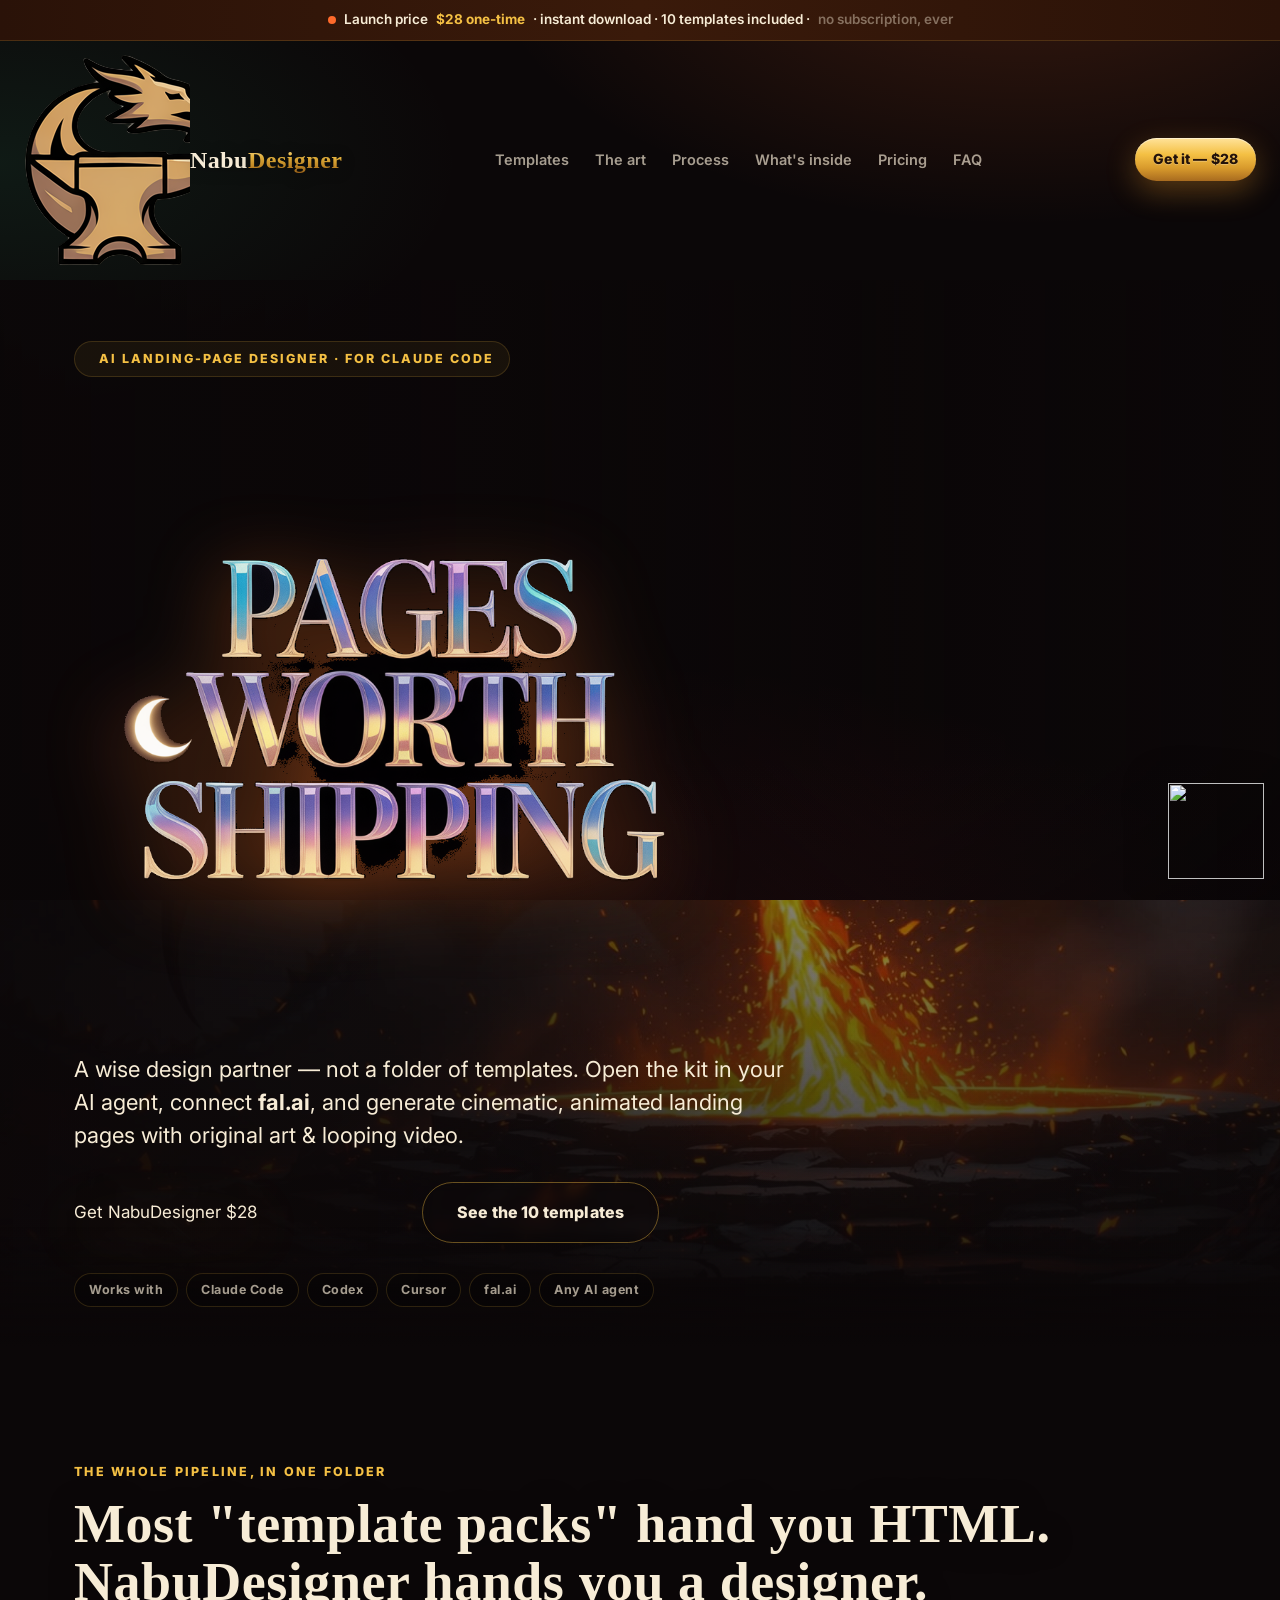
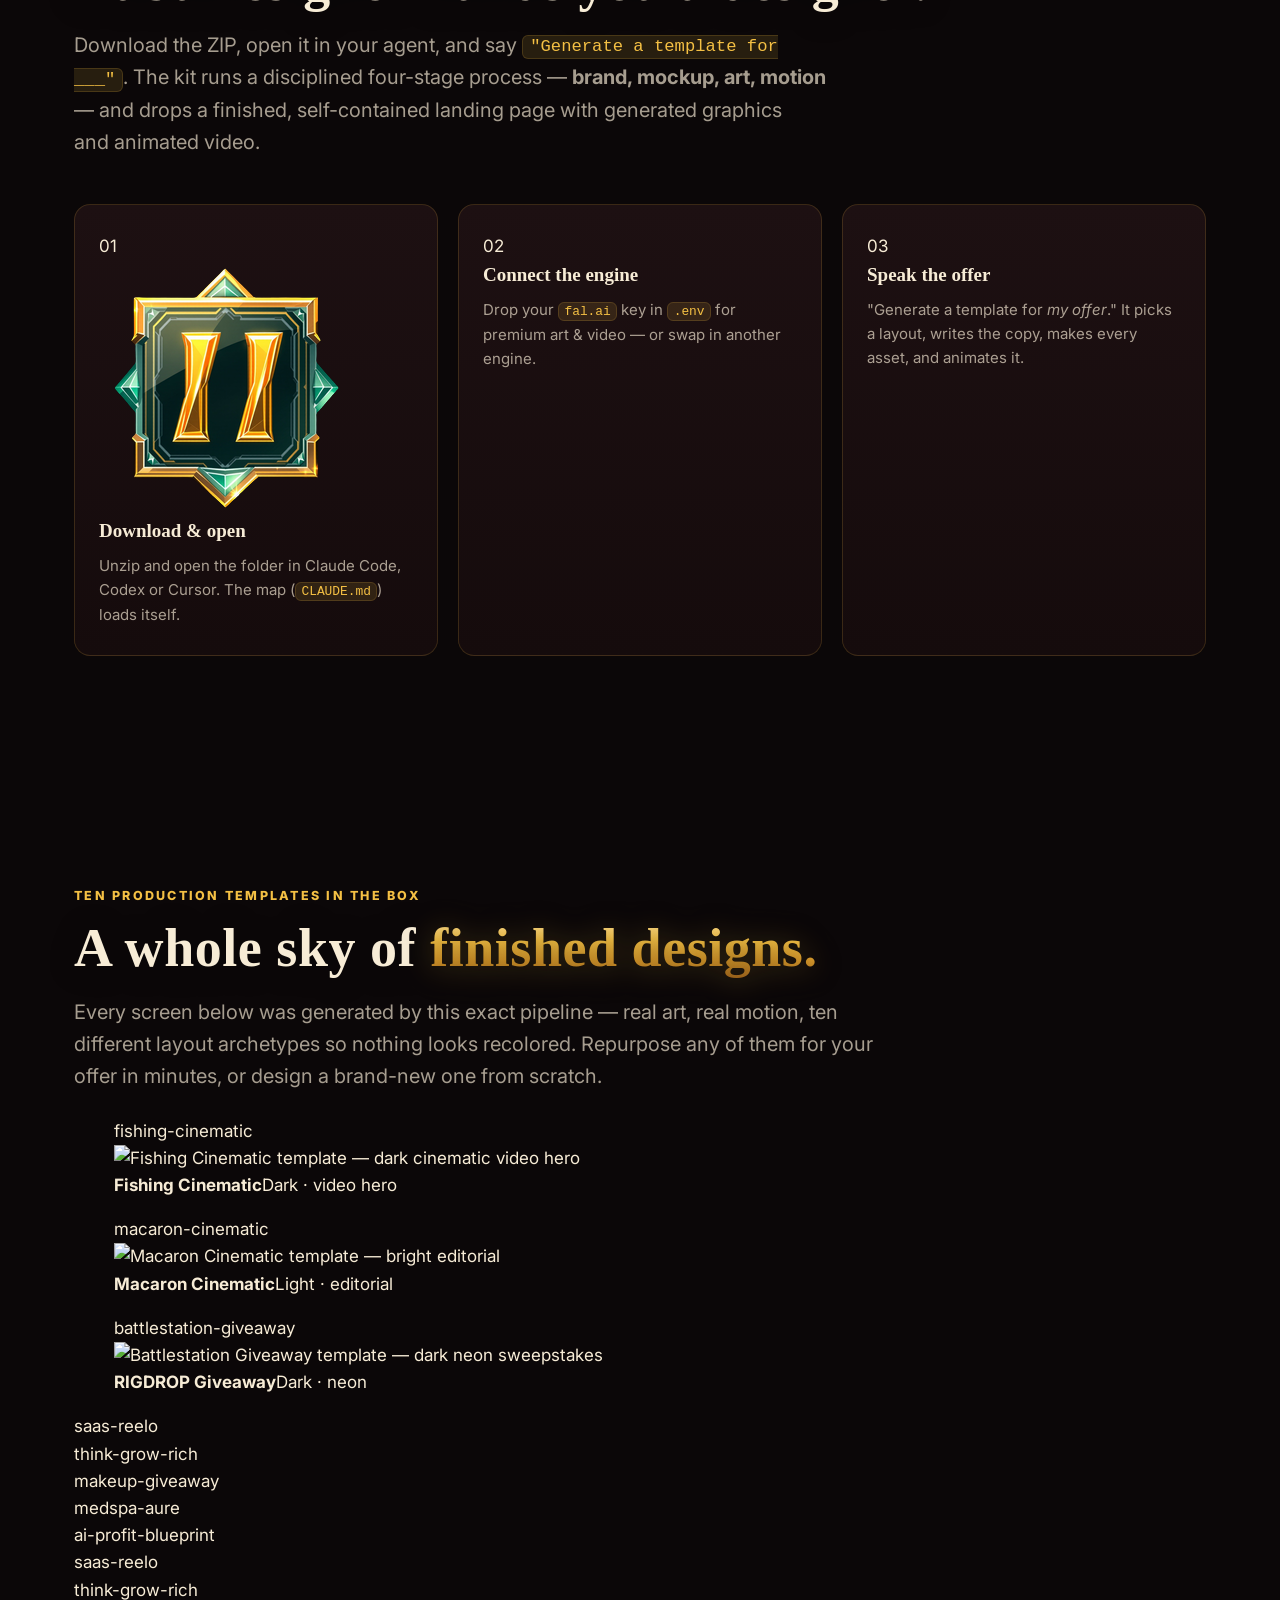
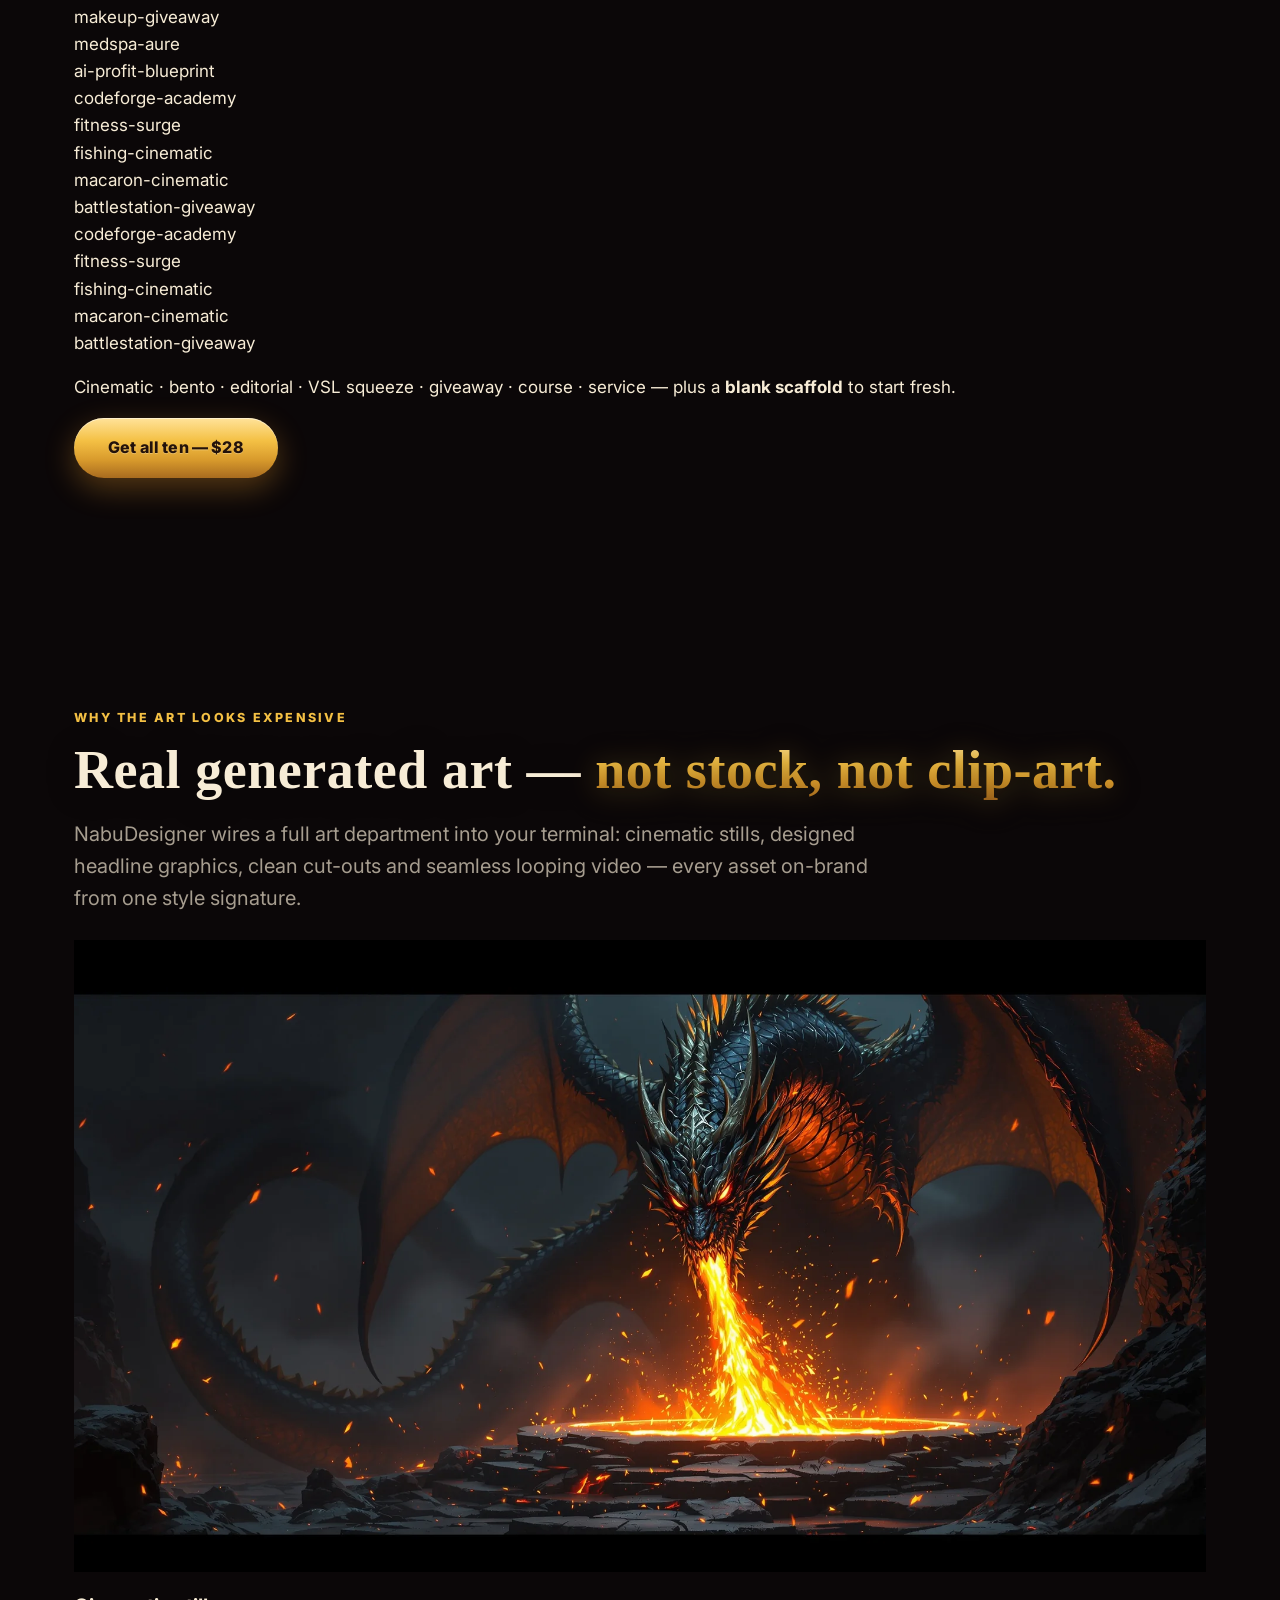
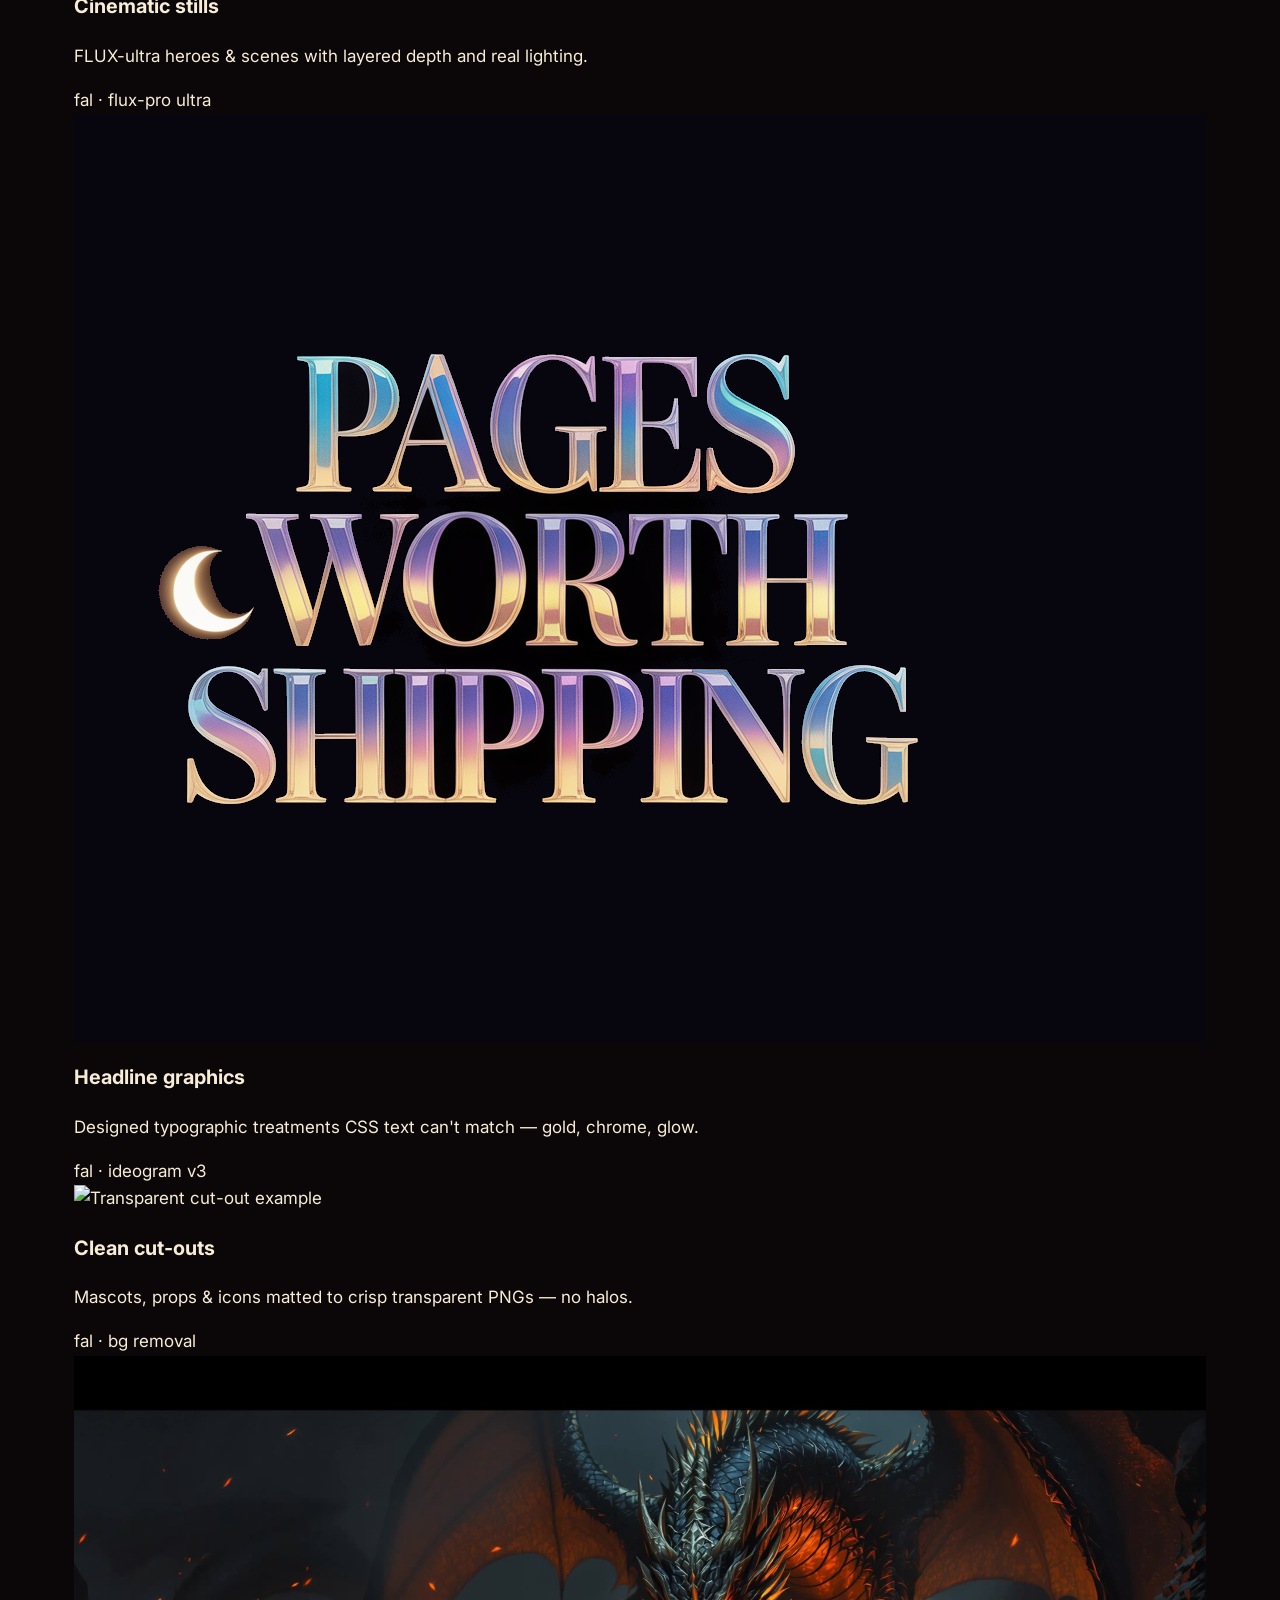
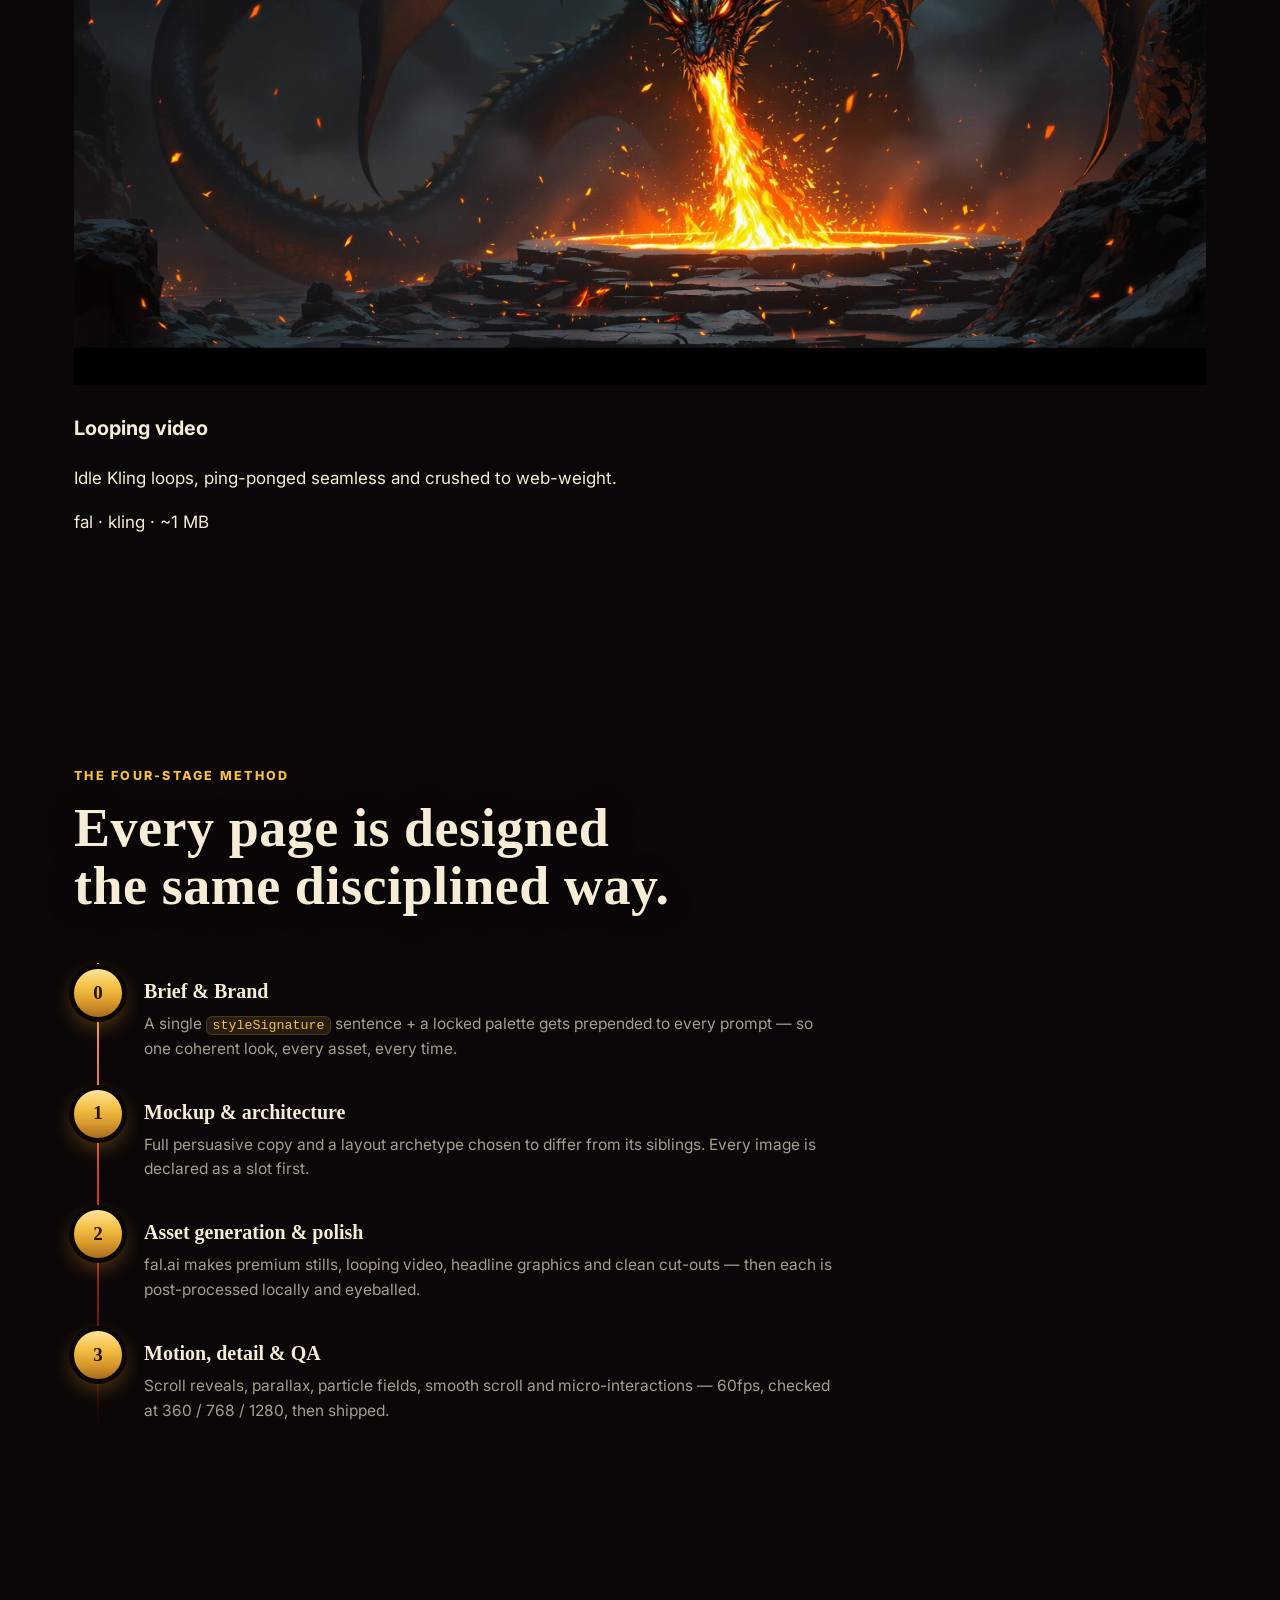
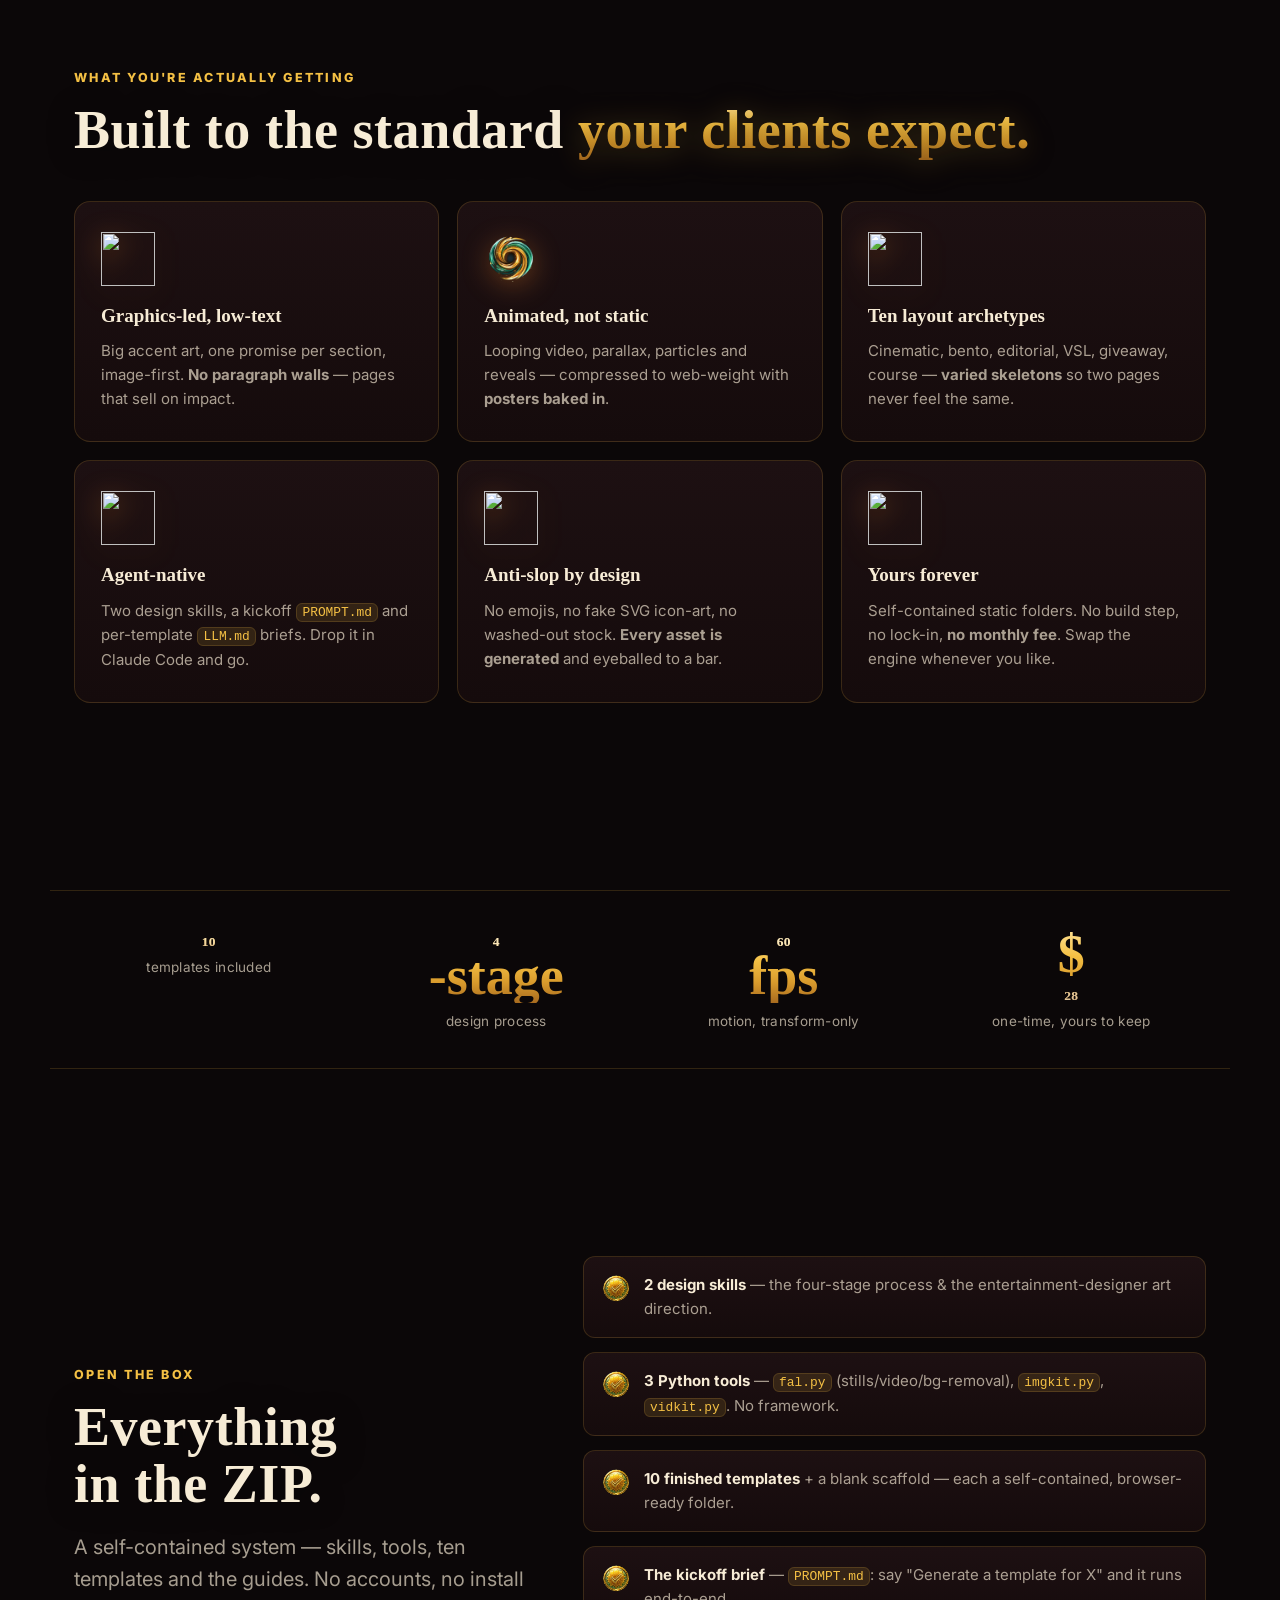
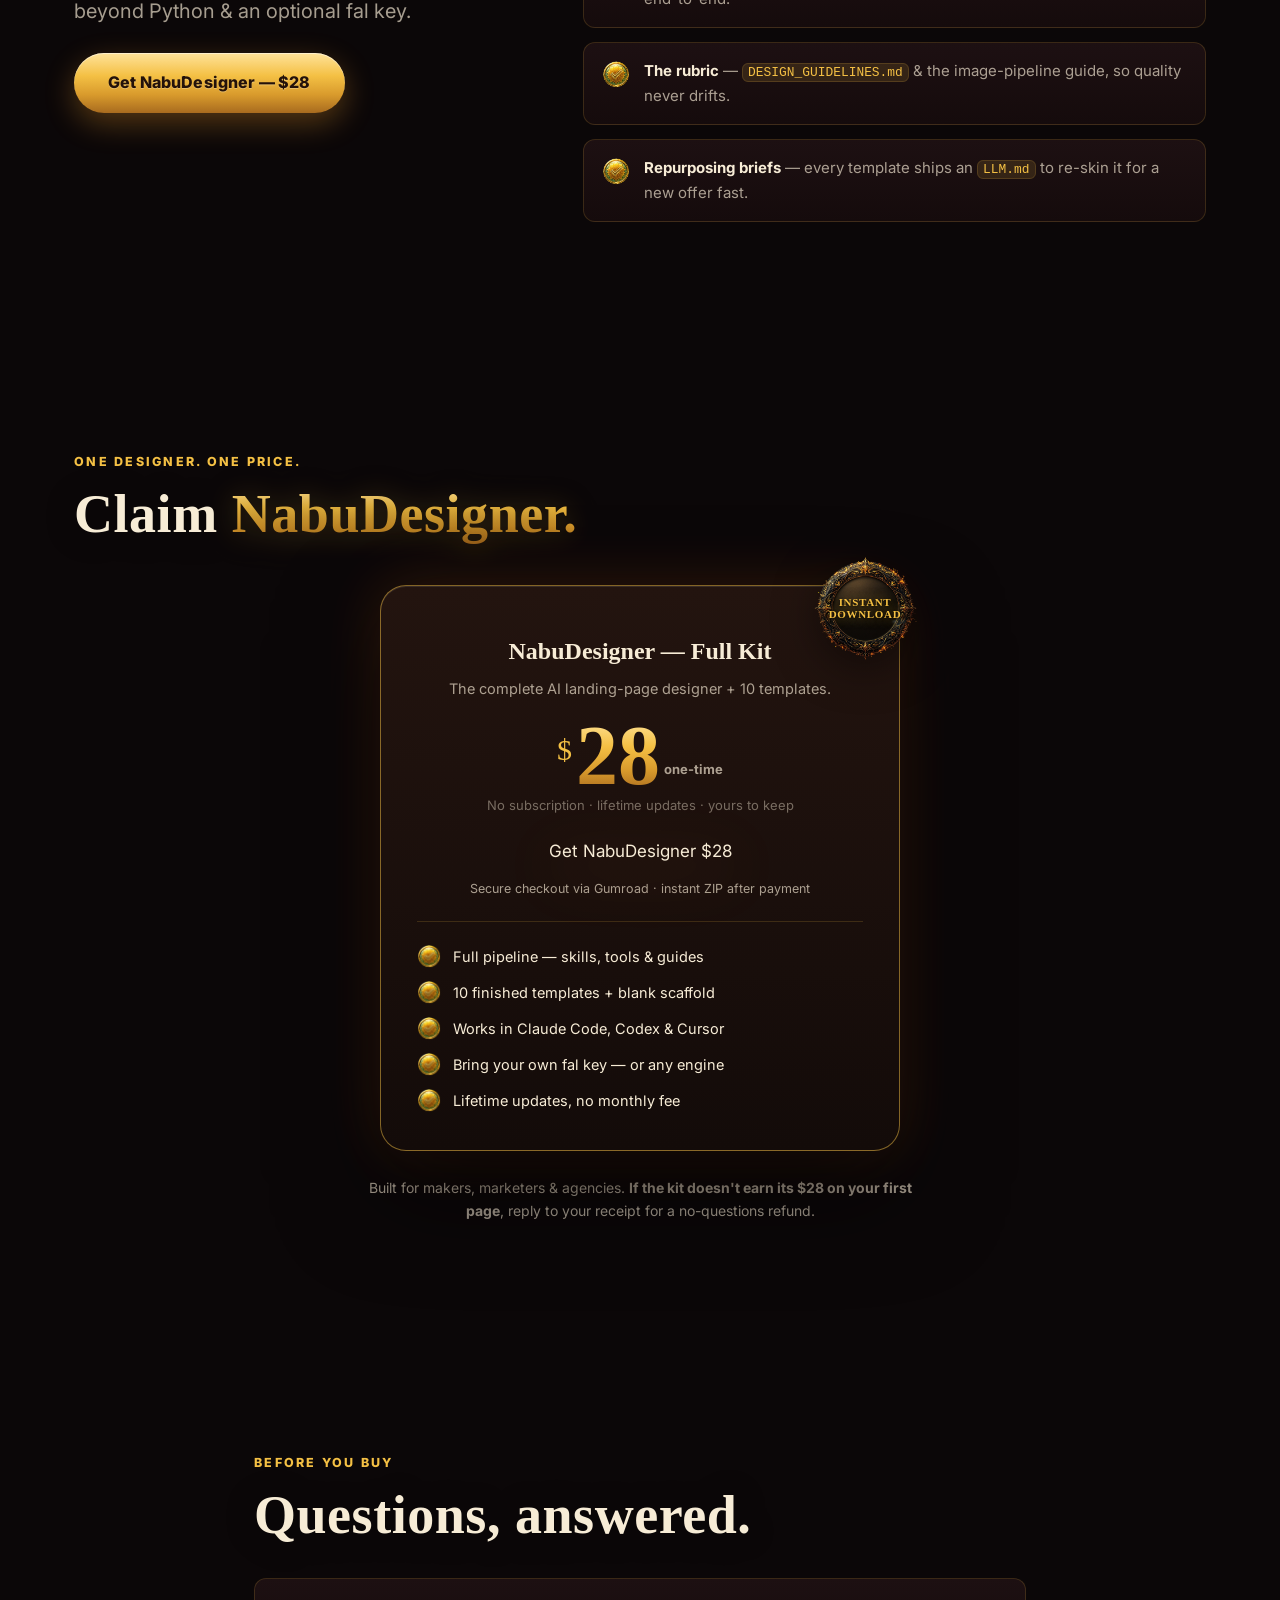
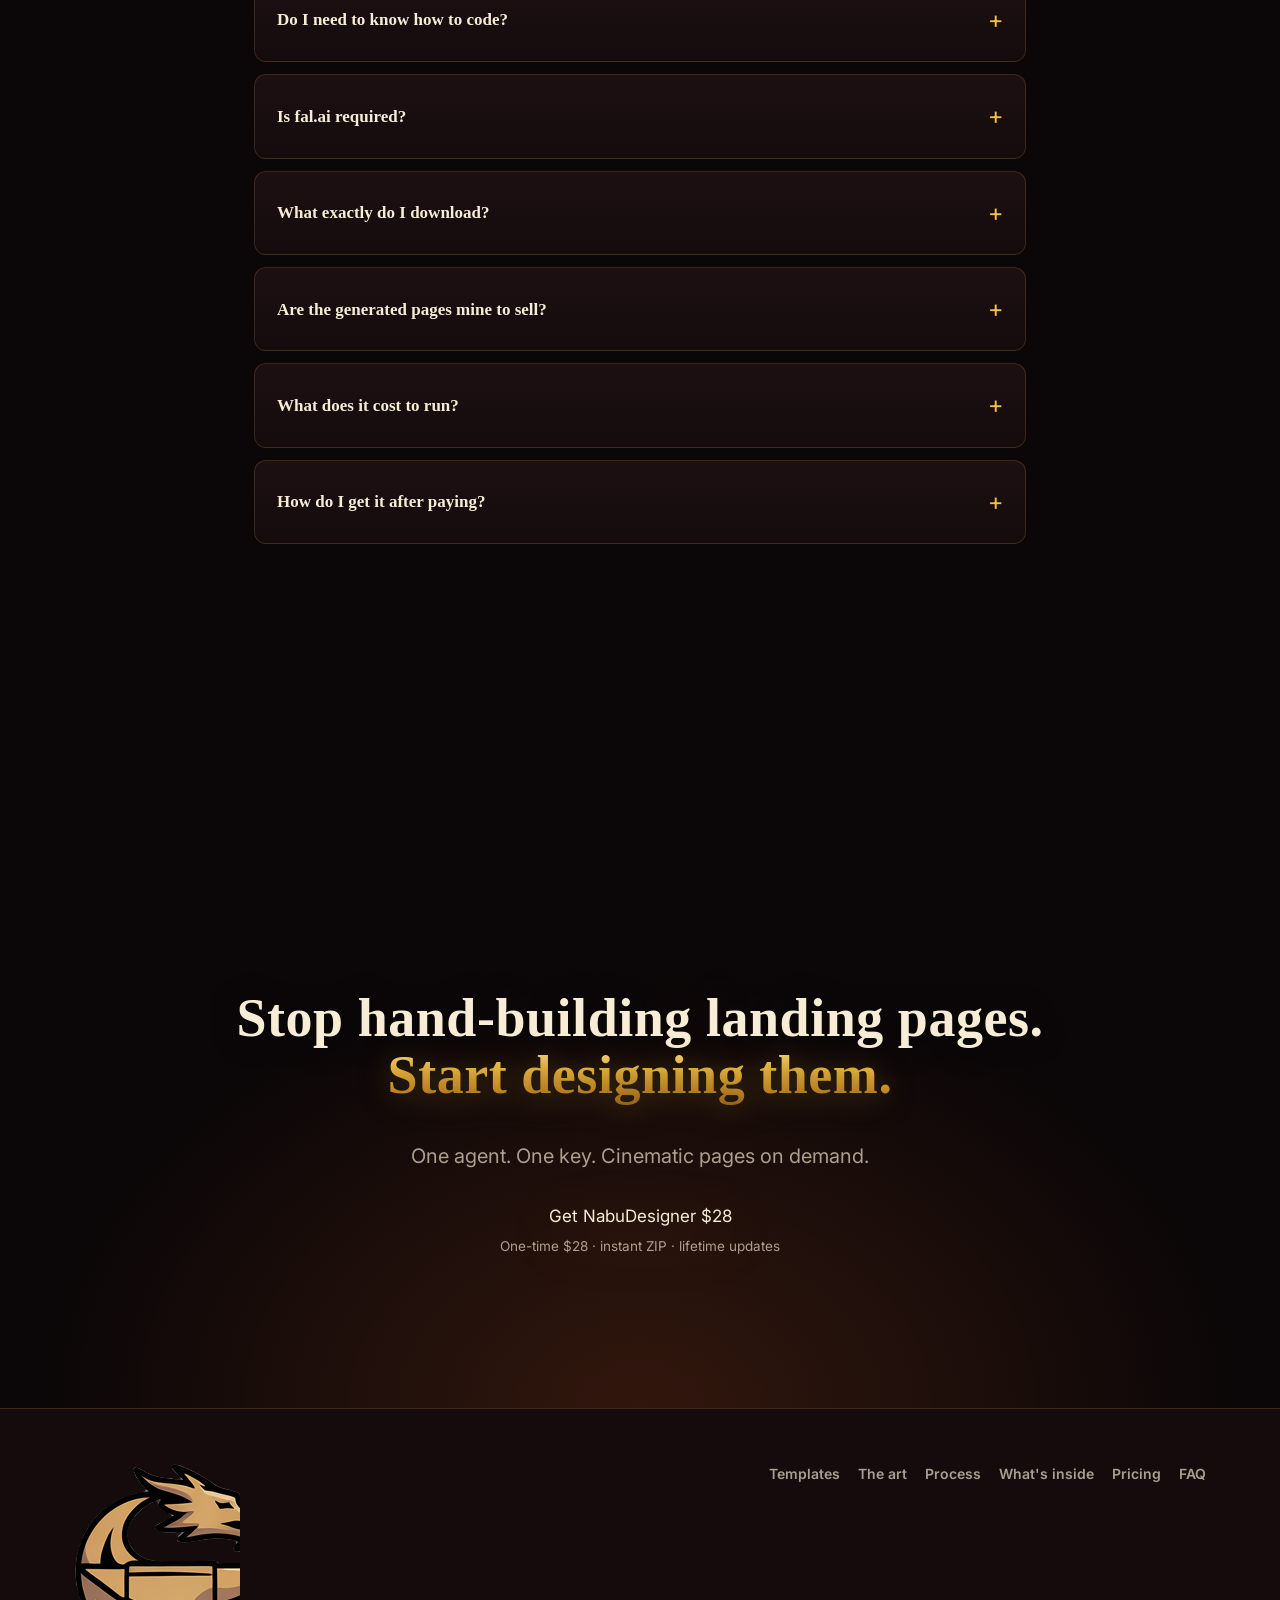
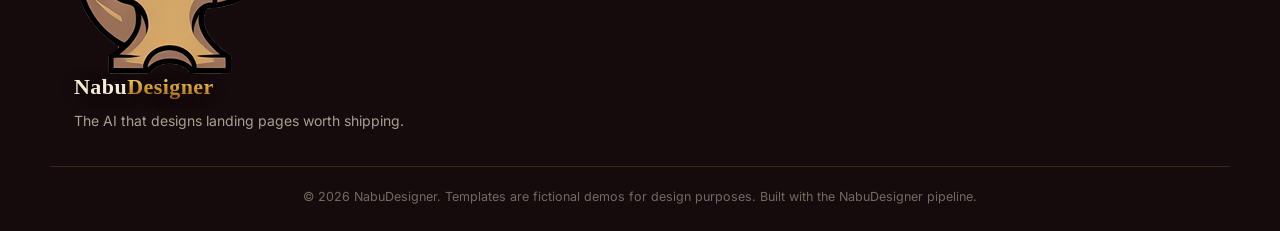
==== commit b10baa45: "Upgrade NabuDesigner hero headline graphic Replace the muddy gold/blue headline (heavy diagonal cast" ====
--- a/salespage/index.html
+++ b/salespage/index.html
@@ -3,25 +3,25 @@
 <head>
 <meta charset="utf-8" />
 <meta name="viewport" content="width=device-width, initial-scale=1, viewport-fit=cover" />
-<title>DragonForge — AI Landing Page Generator | Forge premium pages with Claude Code</title>
-<meta name="description" content="DragonForge is a complete AI pipeline for forging premium, graphics-heavy, animated landing pages. Open the kit in Claude Code or Codex, connect fal.ai, and generate cinematic pages with original art and looping video. One-time $28 — instant ZIP download." />
+<title>NabuDesigner — AI Landing-Page Designer for Claude Code | Premium pages, generated</title>
+<meta name="description" content="NabuDesigner is a complete AI pipeline that designs premium, graphics-heavy, animated landing pages. Open the kit in Claude Code, Codex or Cursor, connect fal.ai, and generate cinematic pages with original art and looping video — plus 10 production templates. One-time $28, instant download." />
 <link rel="icon" type="image/png" href="brand/favicon.png" />
 
-<!-- Open Graph / social share -->
+<!-- Open Graph / social -->
 <meta property="og:type" content="website" />
-<meta property="og:title" content="DragonForge — Forge premium landing pages with AI" />
-<meta property="og:description" content="A complete pipeline for cinematic, animated landing pages. Open in Claude Code / Codex, connect fal.ai, generate. One-time $28, instant download." />
+<meta property="og:title" content="NabuDesigner — design premium landing pages with AI" />
+<meta property="og:description" content="A complete pipeline for cinematic, animated landing pages. Open in Claude Code / Codex / Cursor, connect fal.ai, generate. 10 templates included. One-time $28." />
 <meta property="og:image" content="brand/og-image.png" />
 <meta property="og:image:width" content="1200" />
 <meta property="og:image:height" content="630" />
 <meta name="twitter:card" content="summary_large_image" />
-<meta name="twitter:title" content="DragonForge — Forge premium landing pages with AI" />
-<meta name="twitter:description" content="Open in Claude Code / Codex, connect fal.ai, generate cinematic animated pages. One-time $28." />
+<meta name="twitter:title" content="NabuDesigner — design premium landing pages with AI" />
+<meta name="twitter:description" content="Open in Claude Code / Codex / Cursor, connect fal.ai, generate cinematic animated pages. 10 templates. One-time $28." />
 <meta name="twitter:image" content="brand/og-image.png" />
 
 <link rel="preconnect" href="https://fonts.googleapis.com" />
 <link rel="preconnect" href="https://fonts.gstatic.com" crossorigin />
-<link href="https://fonts.googleapis.com/css2?family=Cinzel:wght@600;700;800;900&family=Inter:wght@400;500;600;700;800;900&display=swap" rel="stylesheet" />
+<link href="https://fonts.googleapis.com/css2?family=Fraunces:opsz,wght@9..144,400;9..144,500;9..144,600;9..144,700&family=Inter:wght@400;500;600;700;800;900&family=JetBrains+Mono:wght@400;500;600&display=swap" rel="stylesheet" />
 <link rel="stylesheet" href="assets/styles.css" />
 </head>
 <body>
@@ -29,18 +29,20 @@
 <!-- ============ PROMO BAR ============ -->
 <div class="promo">
   <span class="promo-dot"></span>
-  Launch price <b>$28 one-time</b> · instant ZIP download · lifetime updates ·
+  Launch price <b>$28 one-time</b> · instant download · 10 templates included ·
   <span class="promo-muted">no subscription, ever</span>
 </div>
 
 <!-- ============ NAV ============ -->
 <header class="nav" id="nav">
-  <a class="brand" href="#top" aria-label="DragonForge home">
-    <span class="wordmark">Dragon<span class="wordmark-accent">Forge</span></span>
+  <a class="brand" href="#top" aria-label="NabuDesigner home">
+    <img class="brand-mark" src="brand/logo-mark.png" alt="" />
+    <span class="wordmark">Nabu<span class="wordmark-accent">Designer</span></span>
   </a>
   <nav class="nav-links" aria-label="Primary">
     <a href="#templates">Templates</a>
-    <a href="#how">How it works</a>
+    <a href="#pipeline">The art</a>
+    <a href="#process">Process</a>
     <a href="#inside">What's inside</a>
     <a href="#pricing">Pricing</a>
     <a href="#faq">FAQ</a>
@@ -57,11 +59,12 @@
 <div class="drawer" id="drawer" aria-hidden="true">
   <button class="drawer-close" id="drawerClose" aria-label="Close menu">✕</button>
   <a href="#templates">Templates</a>
-  <a href="#how">How it works</a>
+  <a href="#pipeline">The art</a>
+  <a href="#process">Process</a>
   <a href="#inside">What's inside</a>
   <a href="#pricing">Pricing</a>
   <a href="#faq">FAQ</a>
-  <a class="btn" data-buy href="#pricing">Get DragonForge — $28</a>
+  <a class="btn" data-buy href="#pricing">Get NabuDesigner — $28</a>
 </div>
 
 <main id="top">
@@ -72,122 +75,191 @@
     <source src="assets/video/hero.mp4" type="video/mp4" />
   </video>
   <div class="hero-scrim"></div>
-  <canvas id="particles" class="particles" aria-hidden="true"></canvas>
+  <canvas id="stars" class="particles" aria-hidden="true"></canvas>
 
   <div class="hero-inner">
-    <p class="eyebrow reveal"><span class="ember-dot"></span> AI Landing-Page Generator</p>
-    <h1 class="visually-hidden">DragonForge — forge premium landing pages with AI</h1>
-    <img src="assets/img/hl-forge.png" alt="DragonForge" class="hero-headline reveal" />
+    <p class="eyebrow reveal"><span class="star-dot"></span> AI Landing-Page Designer · for Claude&nbsp;Code</p>
+    <h1 class="visually-hidden">NabuDesigner — generate premium landing pages worth shipping</h1>
+    <img src="assets/img/headline.png" alt="Pages worth shipping" class="hero-headline reveal" />
     <p class="hero-sub reveal">
-      A complete forge — not a folder of templates. Open the kit in
-      <b>Claude&nbsp;Code</b> or <b>Codex</b>, connect <b>fal.ai</b>, and breathe out
-      cinematic, animated landing pages with original art &amp;&nbsp;looping&nbsp;video.
+      A wise design partner — not a folder of templates. Open the kit in your AI agent,
+      connect <strong>fal.ai</strong>, and generate cinematic, animated landing pages with
+      original art &amp; looping&nbsp;video.
     </p>
     <div class="hero-cta reveal">
-      <a class="btn-cta" data-buy href="#pricing" aria-label="Get DragonForge for $28">
-        <img src="assets/img/btn-cta.png" alt="Get DragonForge — $28" />
+      <a class="btn-cta btn-cta-lg" data-buy href="#pricing" aria-label="Get NabuDesigner for $28">
+        <img class="cta-emblem" src="assets/img/owl-mark.png" alt="" />
+        <span class="cta-label">Get NabuDesigner</span>
+        <span class="cta-price">$28</span>
+        <span class="cta-shine" aria-hidden="true"></span>
       </a>
-      <a class="btn btn-ghost btn-lg" href="#templates">See the templates</a>
-    </div>
-    <ul class="hero-trust reveal" aria-label="Compatible with">
+      <a class="btn btn-ghost btn-lg" href="#templates">See the 10 templates</a>
+    </div>
+    <ul class="hero-trust reveal" aria-label="Works with">
+      <li class="lbl">Works with</li>
       <li>Claude Code</li><li>Codex</li><li>Cursor</li><li>fal.ai</li><li>Any AI agent</li>
     </ul>
   </div>
-
-  <img src="assets/img/mascot.png" alt="" class="hero-mascot parallax" data-speed="0.06" aria-hidden="true" />
   <div class="hero-fade"></div>
 </section>
 
 <!-- ============ PITCH / WHAT IT IS ============ -->
-<section class="section pitch" id="pitch">
-  <div class="wrap">
-    <p class="kicker reveal">The whole pipeline, in one folder</p>
-    <h2 class="h2 reveal">Most "template packs" hand you HTML.<br><span class="grad">DragonForge hands you a forge.</span></h2>
-    <p class="lead reveal">
-      Download the ZIP, open it in your AI agent, and say
-      <code>"Generate a template for ___"</code>. The kit runs a five-stage process —
-      brand, mockup, art, motion, QA — and drops a finished, self-contained landing
-      page with generated graphics and animated&nbsp;video.
-    </p>
+<section class="section pitch" id="how">
+  <div class="wrap">
+    <div class="sec-head">
+      <p class="kicker reveal">The whole pipeline, in one folder</p>
+      <h2 class="h2 reveal">Most "template packs" hand you HTML.<br><span class="grad-i">NabuDesigner hands you a designer.</span></h2>
+      <p class="lead reveal">
+        Download the ZIP, open it in your agent, and say <code>"Generate a template for ___"</code>.
+        The kit runs a disciplined four-stage process — <strong>brand, mockup, art, motion</strong> — and
+        drops a finished, self-contained landing page with generated graphics and animated&nbsp;video.
+      </p>
+    </div>
 
     <div class="steps">
       <article class="step reveal">
-        <img src="assets/img/ic-chest.png" alt="" class="step-ic" />
-        <h3>1 · Download &amp; open</h3>
-        <p>Unzip and open the folder in Claude Code, Codex, Cursor — any agent. The map (<code>CLAUDE.md</code>) loads itself.</p>
+        <span class="step-n">01</span>
+        <div class="icon-tile"><img src="assets/img/ic-terminal.png" alt="" /></div>
+        <h3>Download &amp; open</h3>
+        <p>Unzip and open the folder in Claude&nbsp;Code, Codex or Cursor. The map (<code>CLAUDE.md</code>) loads itself.</p>
       </article>
       <article class="step reveal">
-        <img src="assets/img/ic-spark.png" alt="" class="step-ic" />
-        <h3>2 · Connect the engine</h3>
-        <p>Drop your <code>fal.ai</code> key in <code>.env</code> for premium art &amp; video — or swap in another engine. Your call.</p>
+        <span class="step-n">02</span>
+        <div class="icon-tile"><img src="assets/img/ic-key.png" alt="" /></div>
+        <h3>Connect the engine</h3>
+        <p>Drop your <code>fal.ai</code> key in <code>.env</code> for premium art &amp; video — or swap in another engine.</p>
       </article>
       <article class="step reveal">
-        <img src="assets/img/ic-motion.png" alt="" class="step-ic" />
-        <h3>3 · Speak the offer</h3>
-        <p>“Generate a template for <i>my offer</i>.” It picks a layout, writes the copy, forges every asset, and animates it.</p>
-      </article>
-    </div>
-  </div>
-</section>
-
-<img src="assets/img/coil.png" alt="" class="coil-divider" aria-hidden="true" />
-
-<!-- ============ SLOT REEL — TEMPLATES ============ -->
-<section class="section reel-section" id="templates">
-  <div class="wrap">
-    <p class="kicker reveal">Included in the box</p>
-    <h2 class="h2 reveal">Spin up your offer. <span class="grad">Pick your niche.</span></h2>
-    <p class="lead reveal">Five production-grade starting points ship inside — each a different layout archetype so nothing looks recolored. Repurpose any of them for a new offer in minutes, or forge a brand-new one from&nbsp;scratch.</p>
-  </div>
-
-  <div class="machine reveal">
-    <div class="machine-top">
-      <span class="machine-bulbs" aria-hidden="true"></span>
-      <span class="machine-name">DRAGONFORGE&nbsp;·&nbsp;TEMPLATE&nbsp;REELS</span>
-      <span class="machine-bulbs" aria-hidden="true"></span>
-    </div>
-
-    <div class="reels" id="reels">
-      <figure class="reel" data-name="Fishing Cinematic" data-tag="Dark cinematic · video hero">
-        <div class="reel-window"><img src="assets/img/card-fishing.webp" alt="Fishing Cinematic template" /></div>
-        <figcaption><b>Fishing&nbsp;Cinematic</b><span>Full-bleed video · host widget</span></figcaption>
+        <span class="step-n">03</span>
+        <div class="icon-tile"><img src="assets/img/ic-command.png" alt="" /></div>
+        <h3>Speak the offer</h3>
+        <p>"Generate a template for <i>my offer</i>." It picks a layout, writes the copy, makes every asset, and animates it.</p>
+      </article>
+    </div>
+  </div>
+</section>
+
+<!-- ============ TEMPLATE SHOWCASE ============ -->
+<section class="section showcase" id="templates">
+  <div class="wrap">
+    <div class="sec-head">
+      <p class="kicker reveal">Ten production templates in the box</p>
+      <h2 class="h2 reveal">A whole sky of <span class="grad">finished designs.</span></h2>
+      <p class="lead reveal">
+        Every screen below was generated by this exact pipeline — real art, real motion, ten
+        different layout archetypes so nothing looks recolored. Repurpose any of them for your
+        offer in minutes, or design a brand-new one from&nbsp;scratch.
+      </p>
+    </div>
+
+    <!-- featured trio -->
+    <div class="feature-row">
+      <figure class="specimen reveal">
+        <div class="specimen-bar"><i></i><i></i><i></i><span class="specimen-url">fishing-cinematic</span></div>
+        <div class="specimen-shot"><img src="assets/img/tpl-fishing-cinematic.webp" alt="Fishing Cinematic template — dark cinematic video hero" loading="lazy" /></div>
+        <figcaption class="specimen-cap"><b>Fishing Cinematic</b><span>Dark · video hero</span></figcaption>
       </figure>
-      <figure class="reel" data-name="Macaron Cinematic" data-tag="Bright patisserie">
-        <div class="reel-window"><img src="assets/img/card-macaron.webp" alt="Macaron Cinematic template" /></div>
-        <figcaption><b>Macaron&nbsp;Cinematic</b><span>Light theme · maker course</span></figcaption>
+      <figure class="specimen reveal">
+        <div class="specimen-bar"><i></i><i></i><i></i><span class="specimen-url">macaron-cinematic</span></div>
+        <div class="specimen-shot"><img src="assets/img/tpl-macaron-cinematic.webp" alt="Macaron Cinematic template — bright editorial" loading="lazy" /></div>
+        <figcaption class="specimen-cap"><b>Macaron Cinematic</b><span>Light · editorial</span></figcaption>
       </figure>
-      <figure class="reel reel-jackpot" data-name="Your Niche" data-tag="Forge anything">
-        <div class="reel-window"><img src="assets/img/card-wild.webp" alt="Your niche — forge a brand-new template" /></div>
-        <figcaption><b>Your&nbsp;Niche</b><span class="wild">WILD · forge anything</span></figcaption>
+      <figure class="specimen reveal">
+        <div class="specimen-bar"><i></i><i></i><i></i><span class="specimen-url">battlestation-giveaway</span></div>
+        <div class="specimen-shot"><img src="assets/img/tpl-battlestation-giveaway.webp" alt="Battlestation Giveaway template — dark neon sweepstakes" loading="lazy" /></div>
+        <figcaption class="specimen-cap"><b>RIGDROP Giveaway</b><span>Dark · neon</span></figcaption>
       </figure>
-      <figure class="reel" data-name="SaaS Reelo" data-tag="Bento UI grid">
-        <div class="reel-window"><img src="assets/img/card-saas.webp" alt="SaaS Reelo template" /></div>
-        <figcaption><b>SaaS&nbsp;Reelo</b><span>Bento grid · vertical video</span></figcaption>
-      </figure>
-      <figure class="reel" data-name="AI Profit Blueprint" data-tag="Lead-gen VSL">
-        <div class="reel-window"><img src="assets/img/card-leadgen.webp" alt="AI Profit Blueprint template" /></div>
-        <figcaption><b>Profit&nbsp;Blueprint</b><span>VSL squeeze · opt-in</span></figcaption>
-      </figure>
-    </div>
-
-    <div class="machine-base">
-      <p class="machine-foot">Plus a no-API <b>baseline</b> template and a <b>_blank</b> copy-to-start scaffold.</p>
-      <a class="btn btn-sm" data-buy href="#pricing">Get all five — $28</a>
-    </div>
-  </div>
-</section>
-
-<!-- ============ HOW IT WORKS / STAGES ============ -->
-<section class="section how" id="how">
-  <div class="wrap">
-    <p class="kicker reveal">The five-stage forge</p>
-    <h2 class="h2 reveal">Every page is forged the&nbsp;<span class="grad">same disciplined way.</span></h2>
+    </div>
+
+    <!-- marquee of all ten -->
+    <div class="marquee" aria-hidden="true">
+      <div class="marquee-track">
+        <a class="mini" href="#templates"><div class="mini-bar"><i></i><i></i><i></i><span>saas-reelo</span></div><img src="assets/img/tpl-saas-reelo.webp" alt="" loading="lazy" /></a>
+        <a class="mini" href="#templates"><div class="mini-bar"><i></i><i></i><i></i><span>think-grow-rich</span></div><img src="assets/img/tpl-think-grow-rich.webp" alt="" loading="lazy" /></a>
+        <a class="mini" href="#templates"><div class="mini-bar"><i></i><i></i><i></i><span>makeup-giveaway</span></div><img src="assets/img/tpl-makeup-giveaway.webp" alt="" loading="lazy" /></a>
+        <a class="mini" href="#templates"><div class="mini-bar"><i></i><i></i><i></i><span>medspa-aure</span></div><img src="assets/img/tpl-medspa-aure.webp" alt="" loading="lazy" /></a>
+        <a class="mini" href="#templates"><div class="mini-bar"><i></i><i></i><i></i><span>ai-profit-blueprint</span></div><img src="assets/img/tpl-ai-profit-blueprint.webp" alt="" loading="lazy" /></a>
+        <!-- duplicate for seamless loop -->
+        <a class="mini" href="#templates"><div class="mini-bar"><i></i><i></i><i></i><span>saas-reelo</span></div><img src="assets/img/tpl-saas-reelo.webp" alt="" loading="lazy" /></a>
+        <a class="mini" href="#templates"><div class="mini-bar"><i></i><i></i><i></i><span>think-grow-rich</span></div><img src="assets/img/tpl-think-grow-rich.webp" alt="" loading="lazy" /></a>
+        <a class="mini" href="#templates"><div class="mini-bar"><i></i><i></i><i></i><span>makeup-giveaway</span></div><img src="assets/img/tpl-makeup-giveaway.webp" alt="" loading="lazy" /></a>
+        <a class="mini" href="#templates"><div class="mini-bar"><i></i><i></i><i></i><span>medspa-aure</span></div><img src="assets/img/tpl-medspa-aure.webp" alt="" loading="lazy" /></a>
+        <a class="mini" href="#templates"><div class="mini-bar"><i></i><i></i><i></i><span>ai-profit-blueprint</span></div><img src="assets/img/tpl-ai-profit-blueprint.webp" alt="" loading="lazy" /></a>
+      </div>
+    </div>
+    <div class="marquee rev" aria-hidden="true">
+      <div class="marquee-track">
+        <a class="mini" href="#templates"><div class="mini-bar"><i></i><i></i><i></i><span>codeforge-academy</span></div><img src="assets/img/tpl-codeforge-academy.webp" alt="" loading="lazy" /></a>
+        <a class="mini" href="#templates"><div class="mini-bar"><i></i><i></i><i></i><span>fitness-surge</span></div><img src="assets/img/tpl-fitness-surge.webp" alt="" loading="lazy" /></a>
+        <a class="mini" href="#templates"><div class="mini-bar"><i></i><i></i><i></i><span>fishing-cinematic</span></div><img src="assets/img/tpl-fishing-cinematic.webp" alt="" loading="lazy" /></a>
+        <a class="mini" href="#templates"><div class="mini-bar"><i></i><i></i><i></i><span>macaron-cinematic</span></div><img src="assets/img/tpl-macaron-cinematic.webp" alt="" loading="lazy" /></a>
+        <a class="mini" href="#templates"><div class="mini-bar"><i></i><i></i><i></i><span>battlestation-giveaway</span></div><img src="assets/img/tpl-battlestation-giveaway.webp" alt="" loading="lazy" /></a>
+        <!-- duplicate for seamless loop -->
+        <a class="mini" href="#templates"><div class="mini-bar"><i></i><i></i><i></i><span>codeforge-academy</span></div><img src="assets/img/tpl-codeforge-academy.webp" alt="" loading="lazy" /></a>
+        <a class="mini" href="#templates"><div class="mini-bar"><i></i><i></i><i></i><span>fitness-surge</span></div><img src="assets/img/tpl-fitness-surge.webp" alt="" loading="lazy" /></a>
+        <a class="mini" href="#templates"><div class="mini-bar"><i></i><i></i><i></i><span>fishing-cinematic</span></div><img src="assets/img/tpl-fishing-cinematic.webp" alt="" loading="lazy" /></a>
+        <a class="mini" href="#templates"><div class="mini-bar"><i></i><i></i><i></i><span>macaron-cinematic</span></div><img src="assets/img/tpl-macaron-cinematic.webp" alt="" loading="lazy" /></a>
+        <a class="mini" href="#templates"><div class="mini-bar"><i></i><i></i><i></i><span>battlestation-giveaway</span></div><img src="assets/img/tpl-battlestation-giveaway.webp" alt="" loading="lazy" /></a>
+      </div>
+    </div>
+
+    <div class="showcase-foot reveal">
+      <p class="showcase-note">Cinematic · bento · editorial · VSL squeeze · giveaway · course · service — plus a <b>blank scaffold</b> to start fresh.</p>
+      <a class="btn btn-lg" data-buy href="#pricing">Get all ten — $28</a>
+    </div>
+  </div>
+</section>
+
+<!-- ============ ART PIPELINE (what makes it look expensive) ============ -->
+<section class="section pipeline" id="pipeline">
+  <div class="wrap">
+    <div class="sec-head center">
+      <p class="kicker reveal">Why the art looks expensive</p>
+      <h2 class="h2 reveal">Real generated art — <span class="grad">not stock, not clip-art.</span></h2>
+      <p class="lead reveal">
+        NabuDesigner wires a full art department into your terminal: cinematic stills, designed
+        headline graphics, clean cut-outs and seamless looping video — every asset on-brand from one
+        style&nbsp;signature.
+      </p>
+    </div>
+
+    <div class="pipe-grid">
+      <article class="pipe reveal">
+        <div class="pipe-art"><img src="assets/img/hero.webp" alt="Cinematic still example" loading="lazy" /></div>
+        <div class="pipe-body"><h3>Cinematic stills</h3><p>FLUX-ultra heroes &amp; scenes with layered depth and real lighting.</p><span class="pipe-tag">fal · flux-pro ultra</span></div>
+      </article>
+      <article class="pipe reveal">
+        <div class="pipe-art" style="background:#07060f"><img src="assets/img/headline.png" alt="Headline graphic example" loading="lazy" style="object-fit:contain;padding:14px" /></div>
+        <div class="pipe-body"><h3>Headline graphics</h3><p>Designed typographic treatments CSS text can't match — gold, chrome, glow.</p><span class="pipe-tag">fal · ideogram v3</span></div>
+      </article>
+      <article class="pipe reveal">
+        <div class="pipe-art contain"><span class="checker"></span><img src="assets/img/owl.png" alt="Transparent cut-out example" loading="lazy" /></div>
+        <div class="pipe-body"><h3>Clean cut-outs</h3><p>Mascots, props &amp; icons matted to crisp transparent PNGs — no halos.</p><span class="pipe-tag">fal · bg removal</span></div>
+      </article>
+      <article class="pipe reveal">
+        <div class="pipe-art">
+          <video autoplay muted loop playsinline preload="none" poster="assets/video/hero-poster.jpg" style="width:100%;height:100%;object-fit:cover">
+            <source src="assets/video/hero.mp4" type="video/mp4" />
+          </video>
+        </div>
+        <div class="pipe-body"><h3>Looping video</h3><p>Idle Kling loops, ping-ponged seamless and crushed to web-weight.</p><span class="pipe-tag">fal · kling · ~1&nbsp;MB</span></div>
+      </article>
+    </div>
+  </div>
+</section>
+
+<!-- ============ PROCESS / 4-STAGE METHOD ============ -->
+<section class="section process" id="process">
+  <div class="wrap">
+    <div class="sec-head">
+      <p class="kicker reveal">The four-stage method</p>
+      <h2 class="h2 reveal">Every page is designed the <span class="grad-i">same disciplined way.</span></h2>
+    </div>
     <ol class="timeline">
-      <li class="tl reveal"><span class="tl-no">0</span><div><h3>Brief &amp; Brand</h3><p>A single <code>styleSignature</code> sentence + locked palette gets prepended to every prompt — so one coherent look, every time.</p></div></li>
-      <li class="tl reveal"><span class="tl-no">1</span><div><h3>Mockup &amp; architecture</h3><p>Full persuasive copy and a layout archetype chosen to differ from its siblings. Every image declared as a slot first.</p></div></li>
-      <li class="tl reveal"><span class="tl-no">2</span><div><h3>Asset generation</h3><p>fal.ai forges premium stills, looping video, headline graphics and clean cut-outs — then post-processed locally.</p></div></li>
-      <li class="tl reveal"><span class="tl-no">3</span><div><h3>Motion &amp; effects</h3><p>Scroll reveals, parallax, particle fields, smooth scroll, micro-interactions — 60fps, transform/opacity only.</p></div></li>
-      <li class="tl reveal"><span class="tl-no">4</span><div><h3>QA &amp; ship</h3><p>Checked at 360 / 768 / 1280: no overflow, AA contrast, posters on every loop, modals that close. Ship the folder.</p></div></li>
+      <li class="tl reveal"><span class="tl-no">0</span><div><h3>Brief &amp; Brand</h3><p>A single <code>styleSignature</code> sentence + a locked palette gets prepended to every prompt — so one coherent look, every asset, every time.</p></div></li>
+      <li class="tl reveal"><span class="tl-no">1</span><div><h3>Mockup &amp; architecture</h3><p>Full persuasive copy and a layout archetype chosen to differ from its siblings. Every image is declared as a slot first.</p></div></li>
+      <li class="tl reveal"><span class="tl-no">2</span><div><h3>Asset generation &amp; polish</h3><p>fal.ai makes premium stills, looping video, headline graphics and clean cut-outs — then each is post-processed locally and eyeballed.</p></div></li>
+      <li class="tl reveal"><span class="tl-no">3</span><div><h3>Motion, detail &amp; QA</h3><p>Scroll reveals, parallax, particle fields, smooth scroll and micro-interactions — 60fps, checked at 360 / 768 / 1280, then shipped.</p></div></li>
     </ol>
   </div>
 </section>
@@ -195,15 +267,17 @@
 <!-- ============ FEATURE GRID ============ -->
 <section class="section features" id="features">
   <div class="wrap">
-    <p class="kicker reveal">What makes the art look expensive</p>
-    <h2 class="h2 reveal">Built to the standard <span class="grad">your clients expect.</span></h2>
+    <div class="sec-head">
+      <p class="kicker reveal">What you're actually getting</p>
+      <h2 class="h2 reveal">Built to the standard <span class="grad">your clients expect.</span></h2>
+    </div>
     <div class="grid">
-      <article class="feat reveal"><img src="assets/img/ic-anvil.png" alt="" /><h3>Graphics-led, low-text</h3><p>Big accent art, one promise per section, image-first. No paragraph walls — pages that sell on impact.</p></article>
-      <article class="feat reveal"><img src="assets/img/ic-spark.png" alt="" /><h3>Real AI art engine</h3><p>FLUX-ultra stills, Ideogram headline graphics &amp; CTA buttons, BiRefNet clean cut-outs — wired and ready.</p></article>
-      <article class="feat reveal"><img src="assets/img/ic-motion.png" alt="" /><h3>Animated, not static</h3><p>Looping Kling video, parallax, particles and reveals — compressed to web-weight with posters baked in.</p></article>
-      <article class="feat reveal"><img src="assets/img/ic-terminal.png" alt="" /><h3>Agent-native</h3><p>Skills, a kickoff <code>PROMPT.md</code>, and per-template <code>LLM.md</code> briefs. Drop it in Claude Code and go.</p></article>
-      <article class="feat reveal"><img src="assets/img/ic-scroll.png" alt="" /><h3>Five layouts, infinite niches</h3><p>Cinematic, bento, split, editorial, VSL — varied skeletons so two pages never feel the same.</p></article>
-      <article class="feat reveal"><img src="assets/img/ic-chest.png" alt="" /><h3>Yours forever</h3><p>Self-contained static folders. No build step, no lock-in, no monthly fee. Swap the engine whenever you like.</p></article>
+      <article class="feat reveal"><div class="icon-tile"><img src="assets/img/ic-art.png" alt="" /></div><h3>Graphics-led, low-text</h3><p>Big accent art, one promise per section, image-first. <b>No paragraph walls</b> — pages that sell on impact.</p></article>
+      <article class="feat reveal"><div class="icon-tile"><img src="assets/img/ic-motion.png" alt="" /></div><h3>Animated, not static</h3><p>Looping video, parallax, particles and reveals — compressed to web-weight with <b>posters baked in</b>.</p></article>
+      <article class="feat reveal"><div class="icon-tile"><img src="assets/img/ic-layers.png" alt="" /></div><h3>Ten layout archetypes</h3><p>Cinematic, bento, editorial, VSL, giveaway, course — <b>varied skeletons</b> so two pages never feel the same.</p></article>
+      <article class="feat reveal"><div class="icon-tile"><img src="assets/img/ic-owl.png" alt="" /></div><h3>Agent-native</h3><p>Two design skills, a kickoff <code>PROMPT.md</code> and per-template <code>LLM.md</code> briefs. Drop it in Claude&nbsp;Code and&nbsp;go.</p></article>
+      <article class="feat reveal"><div class="icon-tile"><img src="assets/img/ic-download.png" alt="" /></div><h3>Anti-slop by design</h3><p>No emojis, no fake SVG icon-art, no washed-out stock. <b>Every asset is generated</b> and eyeballed to a bar.</p></article>
+      <article class="feat reveal"><div class="icon-tile"><img src="assets/img/ic-key.png" alt="" /></div><h3>Yours forever</h3><p>Self-contained static folders. No build step, no lock-in, <b>no monthly fee</b>. Swap the engine whenever you like.</p></article>
     </div>
   </div>
 </section>
@@ -211,8 +285,8 @@
 <!-- ============ STATS ============ -->
 <section class="section stats">
   <div class="wrap stats-row">
-    <div class="stat reveal"><b><span data-count="5">0</span></b><span>templates included</span></div>
-    <div class="stat reveal"><b><span data-count="5">0</span>-stage</b><span>forging process</span></div>
+    <div class="stat reveal"><b><span data-count="10">0</span></b><span>templates included</span></div>
+    <div class="stat reveal"><b><span data-count="4">0</span>-stage</b><span>design process</span></div>
     <div class="stat reveal"><b><span data-count="60">0</span>fps</b><span>motion, transform-only</span></div>
     <div class="stat reveal"><b>$<span data-count="28">0</span></b><span>one-time, yours to keep</span></div>
   </div>
@@ -222,68 +296,72 @@
 <section class="section inside" id="inside">
   <div class="wrap inside-grid">
     <div class="inside-copy reveal">
-      <p class="kicker">Open the chest</p>
-      <h2 class="h2">Everything in the&nbsp;<span class="grad">ZIP.</span></h2>
-      <p class="lead">A self-contained system — skills, tools, templates and guides. No accounts, no install beyond Python &amp; an optional fal key.</p>
-      <a class="btn btn-lg" data-buy href="#pricing">Forge mine for $28</a>
+      <p class="kicker">Open the box</p>
+      <h2 class="h2">Everything in the&nbsp;<span class="grad-i">ZIP.</span></h2>
+      <p class="lead">A self-contained system — skills, tools, ten templates and the guides. No accounts, no install beyond Python &amp; an optional fal&nbsp;key.</p>
+      <a class="btn btn-lg" data-buy href="#pricing">Get NabuDesigner — $28</a>
     </div>
     <ul class="checklist reveal">
-      <li><img src="assets/img/ic-check.png" alt="✓" /><div><b>2 design skills</b> — the five-stage process &amp; the entertainment-designer art direction.</div></li>
-      <li><img src="assets/img/ic-check.png" alt="✓" /><div><b>3 Python tools</b> — <code>fal.py</code> (stills/video/bg-removal), <code>imgkit.py</code>, <code>vidkit.py</code>. No framework.</div></li>
-      <li><img src="assets/img/ic-check.png" alt="✓" /><div><b>5 finished templates</b> + a blank scaffold — each a self-contained, browser-ready folder.</div></li>
-      <li><img src="assets/img/ic-check.png" alt="✓" /><div><b>The kickoff brief</b> — <code>PROMPT.md</code>: say “Generate a template for X” and it runs end-to-end.</div></li>
-      <li><img src="assets/img/ic-check.png" alt="✓" /><div><b>The rubric</b> — <code>DESIGN_GUIDELINES.md</code> &amp; the image pipeline guide, so quality never drifts.</div></li>
-      <li><img src="assets/img/ic-check.png" alt="✓" /><div><b>Repurposing briefs</b> — every template ships an <code>LLM.md</code> to re-skin it for a new offer fast.</div></li>
+      <li><img class="ck" src="assets/img/ic-check.png" alt="✓" /><div><b>2 design skills</b> — the four-stage process &amp; the entertainment-designer art direction.</div></li>
+      <li><img class="ck" src="assets/img/ic-check.png" alt="✓" /><div><b>3 Python tools</b> — <code>fal.py</code> (stills/video/bg-removal), <code>imgkit.py</code>, <code>vidkit.py</code>. No framework.</div></li>
+      <li><img class="ck" src="assets/img/ic-check.png" alt="✓" /><div><b>10 finished templates</b> + a blank scaffold — each a self-contained, browser-ready folder.</div></li>
+      <li><img class="ck" src="assets/img/ic-check.png" alt="✓" /><div><b>The kickoff brief</b> — <code>PROMPT.md</code>: say "Generate a template for X" and it runs end-to-end.</div></li>
+      <li><img class="ck" src="assets/img/ic-check.png" alt="✓" /><div><b>The rubric</b> — <code>DESIGN_GUIDELINES.md</code> &amp; the image-pipeline guide, so quality never drifts.</div></li>
+      <li><img class="ck" src="assets/img/ic-check.png" alt="✓" /><div><b>Repurposing briefs</b> — every template ships an <code>LLM.md</code> to re-skin it for a new offer fast.</div></li>
     </ul>
   </div>
 </section>
 
 <!-- ============ PRICING / OFFER ============ -->
 <section class="section pricing" id="pricing">
-  <video class="band-video" autoplay muted loop playsinline preload="none" poster="assets/video/forge-poster.jpg" aria-hidden="true">
-    <source src="assets/video/forge.mp4" type="video/mp4" />
-  </video>
-  <div class="band-scrim"></div>
-  <div class="wrap">
-    <p class="kicker reveal" style="text-align:center">One forge. One price.</p>
-    <h2 class="h2 reveal" style="text-align:center">Claim the&nbsp;<span class="grad">DragonForge.</span></h2>
+  <div class="pricing-glow" aria-hidden="true"></div>
+  <div class="wrap">
+    <div class="sec-head center">
+      <p class="kicker reveal">One designer. One price.</p>
+      <h2 class="h2 reveal">Claim&nbsp;<span class="grad">NabuDesigner.</span></h2>
+    </div>
 
     <div class="price-card reveal">
-      <div class="price-glow" aria-hidden="true"></div>
-      <div class="seal" aria-hidden="false">
+      <div class="price-rim" aria-hidden="true"></div>
+      <div class="seal">
         <img src="assets/img/seal.png" alt="" />
         <span class="seal-text">INSTANT<br>DOWNLOAD</span>
       </div>
-      <h3 class="price-title">DragonForge — Full Kit</h3>
-      <p class="price-sub">The complete AI landing-page generator + 5 templates.</p>
+      <h3 class="price-title">NabuDesigner — Full Kit</h3>
+      <p class="price-sub">The complete AI landing-page designer + 10 templates.</p>
       <div class="price-amount"><span class="cur">$</span><span class="big">28</span><span class="once">one-time</span></div>
       <p class="price-strike">No subscription · lifetime updates · yours to keep</p>
-      <a class="btn-cta price-btn" data-buy href="#" aria-label="Get DragonForge for $28">
-        <img src="assets/img/btn-cta.png" alt="Get DragonForge — $28" />
+      <a class="btn-cta btn-cta-lg price-btn" data-buy href="#" aria-label="Get NabuDesigner for $28">
+        <img class="cta-emblem" src="assets/img/owl-mark.png" alt="" />
+        <span class="cta-label">Get NabuDesigner</span>
+        <span class="cta-price">$28</span>
+        <span class="cta-shine" aria-hidden="true"></span>
       </a>
       <p class="price-secure">Secure checkout via Gumroad · instant ZIP after payment</p>
       <ul class="price-list">
-        <li><img src="assets/img/ic-check.png" alt="✓" />Full pipeline — skills, tools &amp; guides</li>
-        <li><img src="assets/img/ic-check.png" alt="✓" />5 finished templates + blank scaffold</li>
-        <li><img src="assets/img/ic-check.png" alt="✓" />Works in Claude Code, Codex, Cursor</li>
-        <li><img src="assets/img/ic-check.png" alt="✓" />Bring your own fal key — or any engine</li>
-        <li><img src="assets/img/ic-check.png" alt="✓" />Lifetime updates, no monthly fee</li>
+        <li><img class="ck" src="assets/img/ic-check.png" alt="✓" />Full pipeline — skills, tools &amp; guides</li>
+        <li><img class="ck" src="assets/img/ic-check.png" alt="✓" />10 finished templates + blank scaffold</li>
+        <li><img class="ck" src="assets/img/ic-check.png" alt="✓" />Works in Claude Code, Codex &amp; Cursor</li>
+        <li><img class="ck" src="assets/img/ic-check.png" alt="✓" />Bring your own fal key — or any engine</li>
+        <li><img class="ck" src="assets/img/ic-check.png" alt="✓" />Lifetime updates, no monthly fee</li>
       </ul>
     </div>
-    <p class="guarantee reveal">Forged for makers, marketers &amp; agencies. If the kit doesn't earn its $28 on your first page, reply to your receipt for a no-questions refund.</p>
+    <p class="guarantee reveal">Built for makers, marketers &amp; agencies. <b>If the kit doesn't earn its $28 on your first page</b>, reply to your receipt for a no-questions refund.</p>
   </div>
 </section>
 
 <!-- ============ FAQ ============ -->
 <section class="section faq" id="faq">
   <div class="wrap wrap-narrow">
-    <p class="kicker reveal" style="text-align:center">Before you buy</p>
-    <h2 class="h2 reveal" style="text-align:center">Questions, <span class="grad">answered.</span></h2>
+    <div class="sec-head center">
+      <p class="kicker reveal">Before you buy</p>
+      <h2 class="h2 reveal">Questions, <span class="grad-i">answered.</span></h2>
+    </div>
     <div class="faq-list">
-      <details class="qa reveal"><summary>Do I need to know how to code?</summary><p>No. You drive it in plain English through an AI agent (Claude Code, Codex, Cursor). It writes the HTML/CSS/JS and forges the art for you. Knowing the basics helps you tweak, but isn't required.</p></details>
+      <details class="qa reveal"><summary>Do I need to know how to code?</summary><p>No. You drive it in plain English through an AI agent (Claude Code, Codex, Cursor). It writes the HTML/CSS/JS and makes the art for you. Knowing the basics helps you tweak, but isn't required.</p></details>
       <details class="qa reveal"><summary>Is fal.ai required?</summary><p>It's the recommended engine for premium stills and looping video, and pay-as-you-go cheap. But the pipeline is engine-agnostic — there's a baseline tier using Gemini / Replicate, and you can swap in any image model you like.</p></details>
-      <details class="qa reveal"><summary>What exactly do I download?</summary><p>A single ZIP: the two skills, three Python tools, five finished templates plus a blank scaffold, and the guides (<code>CLAUDE.md</code>, <code>PROMPT.md</code>, <code>DESIGN_GUIDELINES.md</code>). It opens straight into your agent.</p></details>
-      <details class="qa reveal"><summary>Are the generated pages mine to sell?</summary><p>Yes. Forge pages for yourself or for clients. The templates are fictional demos for design purposes — your generated work is your own.</p></details>
+      <details class="qa reveal"><summary>What exactly do I download?</summary><p>A single ZIP: the two design skills, three Python tools, ten finished templates plus a blank scaffold, and the guides (<code>CLAUDE.md</code>, <code>PROMPT.md</code>, <code>DESIGN_GUIDELINES.md</code>). It opens straight into your agent.</p></details>
+      <details class="qa reveal"><summary>Are the generated pages mine to sell?</summary><p>Yes. Design pages for yourself or for clients. The included templates are fictional demos for design purposes — your generated work is your own.</p></details>
       <details class="qa reveal"><summary>What does it cost to run?</summary><p>The kit is a one-time $28. The only ongoing cost is whatever AI image/video credits you choose to spend (fal is pay-per-asset, usually cents to a few dollars per full page).</p></details>
       <details class="qa reveal"><summary>How do I get it after paying?</summary><p>Checkout runs through Gumroad. The moment payment clears you get an instant download link to the ZIP plus an emailed copy. Lifetime updates land in the same place.</p></details>
     </div>
@@ -292,13 +370,16 @@
 
 <!-- ============ FINAL CTA ============ -->
 <section class="section final">
-  <canvas id="emberField" class="ember-field" aria-hidden="true"></canvas>
+  <canvas id="starField" class="star-field" aria-hidden="true"></canvas>
   <div class="wrap final-inner reveal">
-    <img src="assets/img/mascot.png" alt="" class="final-mascot" aria-hidden="true" />
-    <h2 class="h2">Stop hand-building landing pages.<br><span class="grad">Start forging&nbsp;them.</span></h2>
+    <img src="assets/img/owl.png" alt="" class="final-mascot" aria-hidden="true" />
+    <h2 class="h2">Stop hand-building landing pages.<br><span class="grad">Start designing&nbsp;them.</span></h2>
     <p class="lead">One agent. One key. Cinematic pages on&nbsp;demand.</p>
-    <a class="btn-cta" data-buy href="#" aria-label="Get DragonForge for $28">
-      <img src="assets/img/btn-cta.png" alt="Get DragonForge — $28" />
+    <a class="btn-cta btn-cta-lg" data-buy href="#" aria-label="Get NabuDesigner for $28">
+      <img class="cta-emblem" src="assets/img/owl-mark.png" alt="" />
+      <span class="cta-label">Get NabuDesigner</span>
+      <span class="cta-price">$28</span>
+      <span class="cta-shine" aria-hidden="true"></span>
     </a>
     <p class="final-foot">One-time $28 · instant ZIP · lifetime updates</p>
   </div>
@@ -308,38 +389,39 @@
 <footer class="footer">
   <div class="wrap footer-grid">
     <div>
-      <span class="wordmark footer-wordmark">Dragon<span class="wordmark-accent">Forge</span></span>
-      <p class="footer-tag">Forge premium landing pages. Breathe fire into every pixel.</p>
+      <span class="footer-brand"><img src="brand/logo-mark.png" alt="" /><span class="wordmark footer-wordmark">Nabu<span class="wordmark-accent">Designer</span></span></span>
+      <p class="footer-tag">The AI that designs landing pages worth shipping.</p>
     </div>
     <nav class="footer-links" aria-label="Footer">
       <a href="#templates">Templates</a>
-      <a href="#how">How it works</a>
+      <a href="#pipeline">The art</a>
+      <a href="#process">Process</a>
       <a href="#inside">What's inside</a>
       <a href="#pricing">Pricing</a>
       <a href="#faq">FAQ</a>
     </nav>
   </div>
-  <p class="footer-fine">© <span id="year">2026</span> DragonForge. Templates are fictional demos for design purposes. Built with the DragonForge pipeline.</p>
+  <p class="footer-fine">© <span id="year">2026</span> NabuDesigner. Templates are fictional demos for design purposes. Built with the NabuDesigner pipeline.</p>
 </footer>
 
 </main>
 
 <!-- ============ HOST / MASCOT WIDGET ============ -->
 <button class="fab" id="fab" aria-label="Watch the 60-second tour">
-  <img src="assets/img/mascot.png" alt="" class="fab-mascot" />
-  <img src="assets/img/play-badge.png" alt="" class="fab-play" />
+  <img src="assets/img/owl.png" alt="" class="fab-mascot" />
+  <span class="fab-play" aria-hidden="true"></span>
   <span class="fab-tip">Watch the 60-sec&nbsp;tour</span>
 </button>
 
-<div class="modal" id="modal" aria-hidden="true" role="dialog" aria-modal="true" aria-label="DragonForge tour">
+<div class="modal" id="modal" aria-hidden="true" role="dialog" aria-modal="true" aria-label="NabuDesigner tour">
   <div class="modal-card">
     <button class="modal-close" id="modalClose" aria-label="Close">✕</button>
     <div class="modal-video">
       <iframe id="player" src="" data-src="https://www.youtube.com/embed/dQw4w9WgXcQ?rel=0&modestbranding=1"
-        title="DragonForge tour" frameborder="0"
+        title="NabuDesigner tour" frameborder="0"
         allow="accelerometer; autoplay; clipboard-write; encrypted-media; gyroscope; picture-in-picture" allowfullscreen></iframe>
     </div>
-    <a class="btn btn-lg modal-cta" data-buy href="#pricing" data-close-modal>Get DragonForge — $28</a>
+    <a class="btn btn-lg modal-cta" data-buy href="#pricing" data-close-modal>Get NabuDesigner — $28</a>
   </div>
 </div>
 
